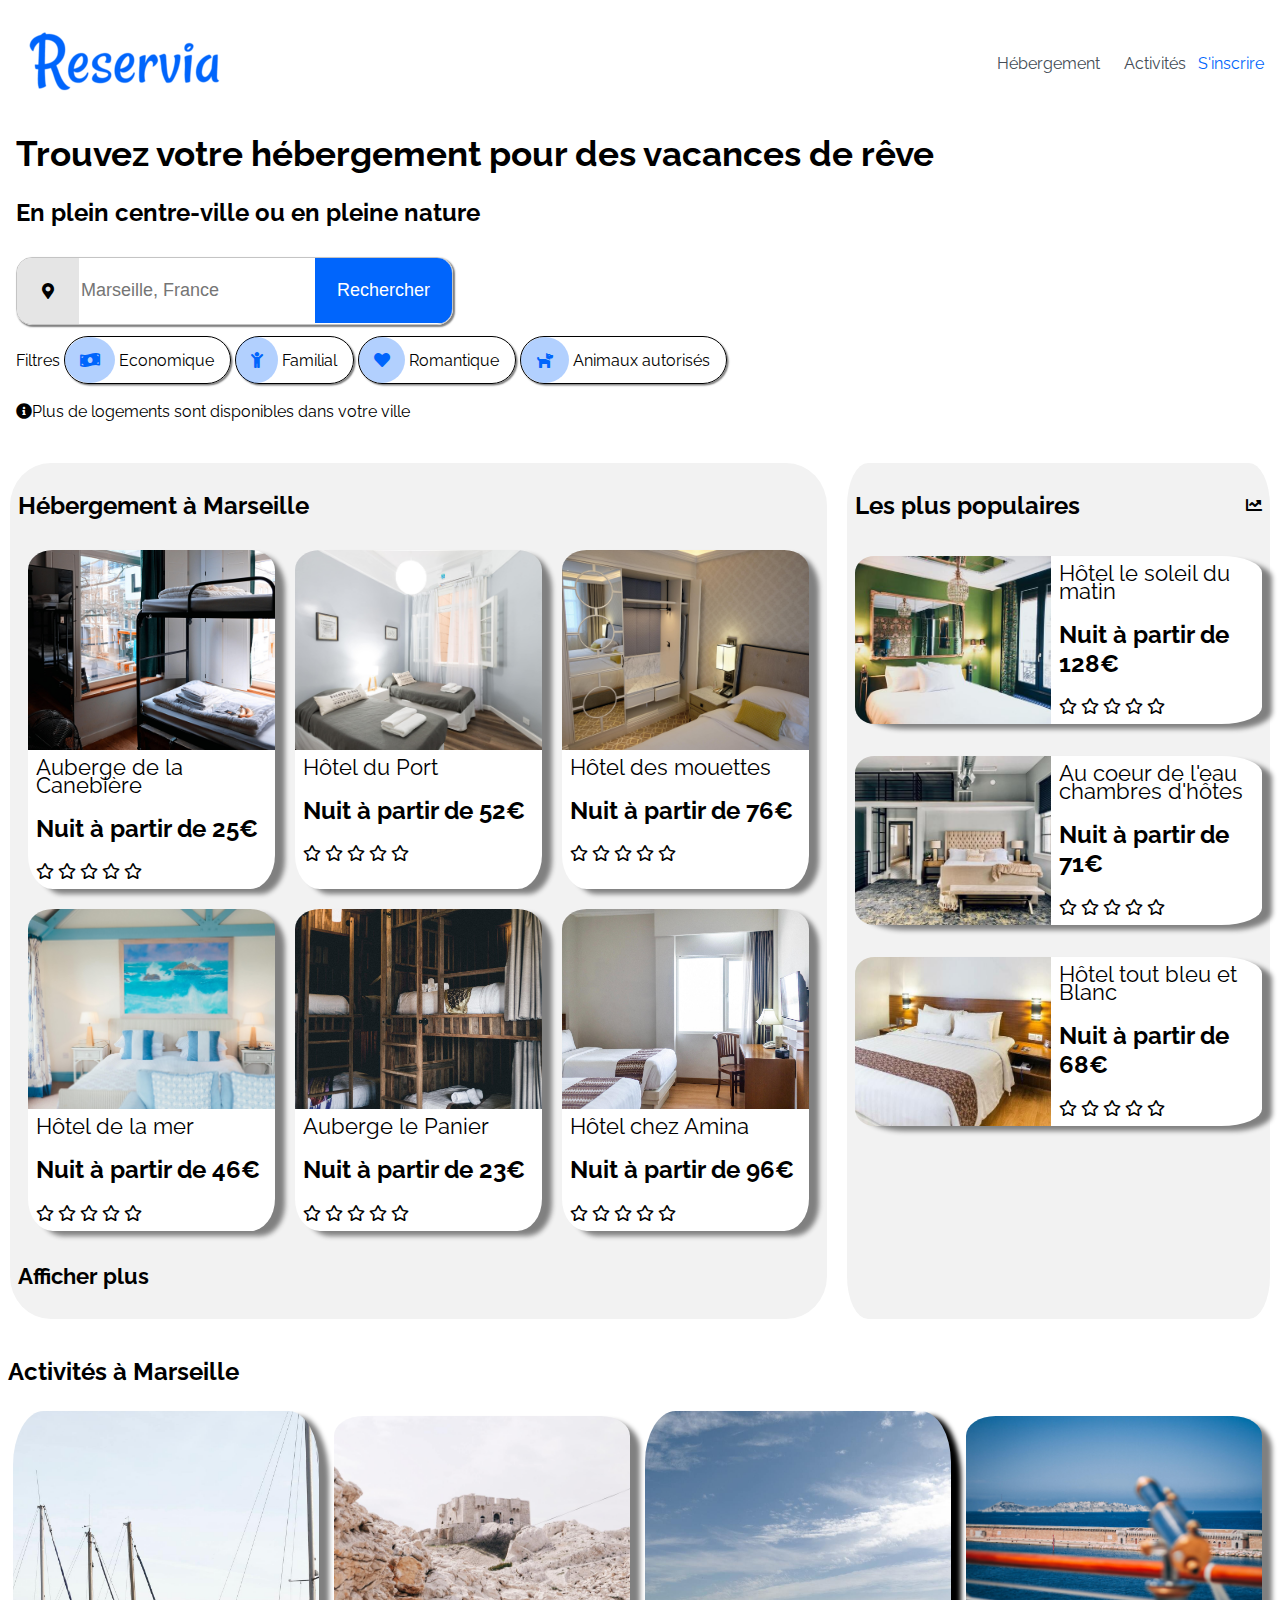
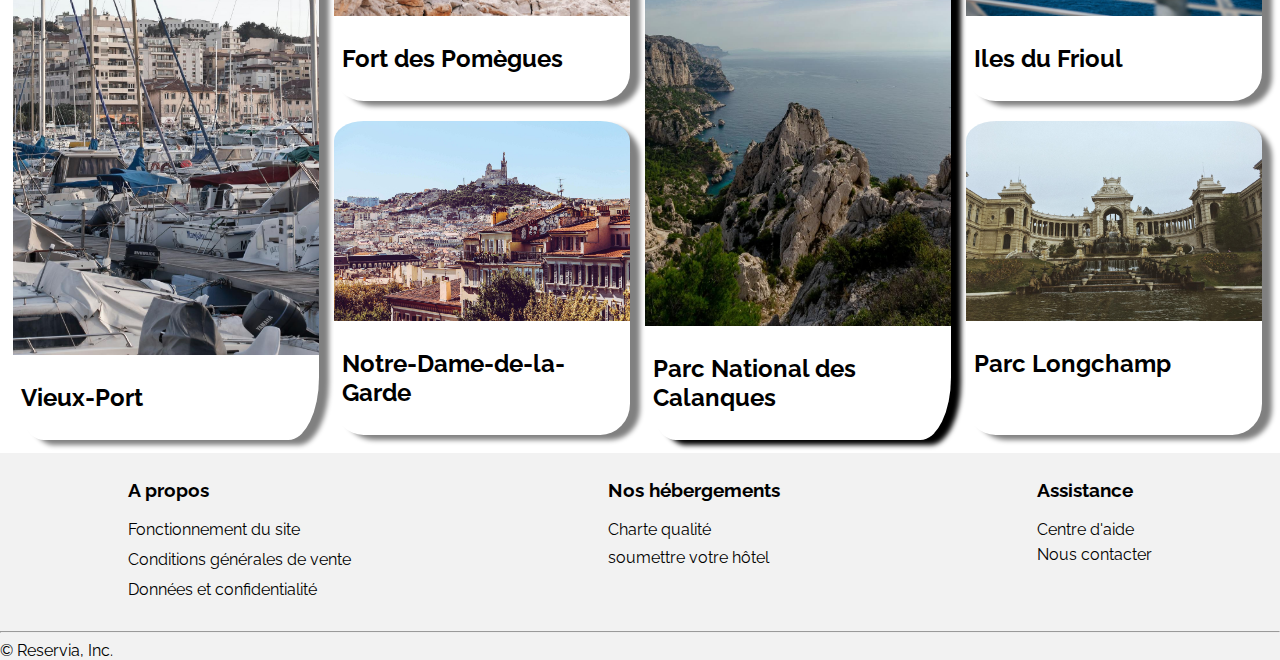
==== index.html @ 1ff167ed "Rajout des liens sur les images" ====
<!DOCTYPE html>
<html lang="fr">
<head>
    <link rel = "stylesheet" href="css/fontawesome/css/all.min.css" >
	<link href='https://fonts.googleapis.com/css?family=Raleway' rel='stylesheet'>
    <link rel="stylesheet" href="css/style.css" />
    <meta charset="UTF-8">
    <meta name="viewport" content="width=device-width, initial-scale=1.0">
    <title>Reservia, vacances de rêve</title>
</head>



<body>
    
    <header>
        <section> 
            <nav class="nav">
                <div class="logo"><a href="">
                    <img src="images/logo/Reservia3x.png" alt="Trouvez votre hébergement pour des vacances de rêve"/></a>
                </div>
                <ul class="menu">
                    <li class="hebli"> <a href=#hebergement>Hébergement</a></li>    
                    <li class="actli"> <a href=#activites>Activités</a></li> 
                </ul>
                <div class="inscription">
                     <a href=""><p>S'inscrire</p></a>
                </div> 
            </nav>

          </section> 
        
        <section class="slogan">
            <h1>Trouvez votre hébergement pour des vacances de rêve</h1>
            <h2>En plein centre-ville ou en pleine nature</h2>
        </section> 

        <section> 
            
            <div class="search">
                <div class="location"> <i class="fas fa-map-marker-alt"></i>
                </div>
        
                <input type="text" class="text" placeholder="Marseille, France">
                <span class="button-web"> 
                    <button><a href="">Rechercher</a></button>
                </span>
                <span class="button_mobile"> <a href="">
                    <i class="fas fa-search"></i></a>
                </span>
            </div>
        </section>       
          
        <section>
            <div class="inner">
                <div class=inner_titre><p>Filtres</p></div>
                <div class=inner_text> <i class="fas fa-money-bill-wave"></i> Economique</div>
                <div class=inner_text> <i class="fas fa-child"></i> Familial</div>
                <div class=inner_text> <i class="fas fa-heart"></i> Romantique</div>
                <div class=inner_text> <i class="fas fa-dog"></i> Animaux autorisés</div>
            </div>
        </section>        

        <section> 
            <div class= info><i class="fas fa-info-circle"></i> <p>Plus de logements sont disponibles dans votre ville</p></div>   
        </section>   
    </header>
    
    <section class="corps">
        <div id = "hebergement">
		 <h2>Hébergement à Marseille</h2>
            <div class="mosaique">
                <div class= "main_content_hebergement">
                    <div class= "listings_item">
                        <div >
                         <a href="https://www.rien.fr/"><img class= "listings_image" src= "images\hebergements\4_small\A1.jpg"  alt="Hôtel Marseille la Canebière"></a>
                        </div>
                    </div>
                    <div class= "listings_content">                  
                        <span class ="greyText">Auberge de la Canebière
                        </span>
                        <h2>Nuit à partir de 25€</h2>               
                        <div class="stars">
                            <i class="far fa-star"></i>
                            <i class="far fa-star"></i>
                            <i class="far fa-star"></i>
                            <i class="far fa-star"></i>
                            <i class="far fa-star"></i>
                        </div>
                    </div>
                </div>
             <div class= "main_content_hebergement">
                <div class= "listings_item">
                    <div >
                        <a href="https://www.rien.fr/"><img class= "listings_image" src= "images\hebergements\4_small\A2.jpg" alt="Hôtel Marseille le Port"></a>
                    </div>
                </div>
                <div class= "listings_content">
                    <span class ="greyText">Hôtel du Port
                    </span>
                    <h2>Nuit à partir de 52€</h2>
                    <div class="stars">
                        <i class="far fa-star"></i>
                        <i class="far fa-star"></i>
                        <i class="far fa-star"></i>
                        <i class="far fa-star"></i>
                        <i class="far fa-star"></i>
                    </div>
                </div>
            </div>
         <div class= "main_content_hebergement">
            <div class= "listings_item">
                <div >
                    <a href="https://www.rien.fr/"><img class= "listings_image" src= "images\hebergements\4_small\A3.jpg" alt="Hôtel Marseille les mouettes"></a>
                </div>
            </div>
            <div class= "listings_content">
                <span class ="greyText">Hôtel des mouettes
                </span>
                <h2>Nuit à partir de 76€</h2>
                <div class="stars">
                        <i class="far fa-star"></i>
                        <i class="far fa-star"></i>
                        <i class="far fa-star"></i>
                        <i class="far fa-star"></i>
                        <i class="far fa-star"></i>
                </div>
       
            </div>
        </div>
        <div class= "main_content_hebergement">
            <div class= "listings_item">
                <div >
                    <a href="https://www.rien.fr/"><img class= "listings_image" src= "images\hebergements\4_small\A4.jpg" alt="Hôtel Marseille la Mer"></a>
                </div>
        </div>
        <div class= "listings_content">
            <span class ="greyText">Hôtel de la mer
            </span>
            <h2>Nuit à partir de 46€</h2>
                <div class="stars">
                    <i class="far fa-star"></i>
                    <i class="far fa-star"></i>
                    <i class="far fa-star"></i>
                    <i class="far fa-star"></i>
                    <i class="far fa-star"></i>
                </div>
         </div>
     </div>
     <div class= "main_content_hebergement">
        <div class= "listings_item">
            <div >
                <a href="https://www.rien.fr/"><img class= "listings_image" src= "images\hebergements\4_small\A5.jpg" alt="Hôtel Marseille Auberge le Panier"></a>
            </div>
        </div>
        <div class= "listings_content">
            <span class ="greyText">Auberge le Panier
            </span>
            <h2>Nuit à partir de 23€</h2>
            <div class="stars">
                <i class="far fa-star"></i>
                <i class="far fa-star"></i>
                <i class="far fa-star"></i>
                <i class="far fa-star"></i>
                <i class="far fa-star"></i>
            </div>
        </div>
     </div>
     <div class= "main_content_hebergement">
        <div class= "listings_item">
            <div >
                <a href="https://www.rien.fr/"><img class= "listings_image" src= "images\hebergements\4_small\A6.jpg" alt="Hôtel Marseille chez Amina"></a>
            </div>
         </div>
         <div class= "listings_content">
            <span class ="greyText">Hôtel chez Amina
            </span>
            <h2>Nuit à partir de 96€</h2>
                <div class="stars">
                    <i class="far fa-star"></i>
                    <i class="far fa-star"></i>
                    <i class="far fa-star"></i>
                    <i class="far fa-star"></i>
                    <i class="far fa-star"></i>
                </div>
             </div>
        </div>              
	        <p>Afficher plus</p>
     </div>
     </div>
	  
     <div class="populaire">
         <div class="tendance">
            <h2>Les plus populaires</h2>
            <i class="fas fa-chart-line"></i>
         </div>
        <div class="mosaique2">
            <div class= "main_content_pop">
                <div class= "listings_item_pop">
                    <div >
                        <a href="https://www.rien.fr/"><img class= "listings_image_pop" src= "images\hebergements\4_small\B1.jpg" alt="Hôtel Marseille le soleil du matin"></a>
                    </div>
                </div>
                <div class= "listings_content_pop">
                    <span class ="greyText">Hôtel le soleil du matin
                    </span>
                    <h2>Nuit à partir de 128€</h2>
                        <div class="stars">
                            <i class="far fa-star"></i>
                            <i class="far fa-star"></i>
                            <i class="far fa-star"></i>
                            <i class="far fa-star"></i>
                            <i class="far fa-star"></i>
                        </div>
                 </div>
            </div>
		    <div class= "main_content_pop">
               <div class= "listings_item_pop">
                    <div >
                        <a href="https://www.rien.fr/"><img class= "listings_image_pop" src= "images\hebergements\4_small\B2.jpg" alt="Hôtel Marseille au coeur de l'eau"></a>
                    </div>
                </div>
                <div class= "listings_content_pop">
                    <span class ="greyText">Au coeur de l'eau chambres d'hôtes
                    </span>
                    <h2>Nuit à partir de 71€</h2>
                        <div class="stars">
                            <i class="far fa-star"></i>
                            <i class="far fa-star"></i>
                            <i class="far fa-star"></i>
                            <i class="far fa-star"></i>
                            <i class="far fa-star"></i>
                        </div>
                    </div>
                </div>
                <div class= "main_content_pop">
                    <div class= "listings_item_pop">
                        <div >
                            <a href="https://www.rien.fr/"><img class= "listings_image_pop" src= "images\hebergements\4_small\B3.jpg" alt="Hôtel Marseille tout bleu et blanc"></a>
                        </div>
                    </div>
                <div class= "listings_content_pop">
                    <span class ="greyText">Hôtel tout bleu et Blanc
                    </span>
                    <h2>Nuit à partir de 68€</h2>
                        <div class="stars">
                            <i class="far fa-star"></i>
                            <i class="far fa-star"></i>
                            <i class="far fa-star"></i>
                            <i class="far fa-star"></i>
                            <i class="far fa-star"></i>
                        </div>
                </div>
             </div>
        </div>
     </div>
	 </div>
    </section>   
      
 <section id="activites">
    <div class="activités">
		<h2>Activités à Marseille</h2>
            <div class="mosaique3">
                <div class= "main_content_hebergement1">
                    <div class= "listings_item1">
                        <div>
                            <a href="https://www.rien.fr/"><img class= "listings_image_heb" src= "images\activites\4_small\reservia_vieuxport.jpg" alt="Vieux port Marseille"></a>
                        </div>
                    </div>
                        <div class= "listings_content">
                            <h2>Vieux-Port</h2>
                        </div>
                </div>
                <div class= "main_content_hebergement">
                    <div class= "listings_item">
                        <div>
                            <a href="https://www.rien.fr/"><img class= "listings_image_heb" src= "images\activites\4_small\reservia_fort.jpg" alt="Fort des Pomègues Marseille"></a>
                        </div>
                    </div>
                        <div class= "listings_content">
                            <h2>Fort des Pomègues</h2>
                        </div>
                </div>
                <div class= "main_content_hebergement">
                    <div class= "listings_item">
                        <div >
                            <a href="https://www.rien.fr/"><img class= "listings_image_heb" src= "images\activites\4_small\reservia_frioul.jpg" alt="Iles du Frioul Marseile"></a>
                        </div>
                    </div>
                        <div class= "listings_content">
                            <h2>Iles du Frioul</h2>
                        </div>
                </div>
                <div class= "main_content_hebergement2">
                    <div class= "listings_item2">
                        <div >
                            <a href="https://www.rien.fr/"><img class= "listings_image_heb" src= "images\activites\4_small\reservia_calanques.jpg" alt="Calanques Marseille"></a>
                        </div>
                    </div>
                        <div class= "listings_content">
                            <h2>Parc National des Calanques</h2>
                        </div>
                </div>
                <div class= "main_content_hebergement">
                    <div class= "listings_item">
                        <div>
                            <a href="https://www.rien.fr/"><img class= "listings_image_heb" src= "images\activites\4_small\reservia_garde.jpg" alt="Notre dame de la Garde Marseille"></a>
                        </div>
                    </div>
                        <div class= "listings_content">
                            <h2>Notre-Dame-de-la-Garde</h2>
                        </div>
                </div>
                <div class= "main_content_hebergement">
                    <div class= "listings_item">
                        <div >
                            <a href="https://www.rien.fr/"><img class= "listings_image_heb" src= "images\activites\4_small\reservia_longchamps.jpg" alt="Parc Longchamp Marseille"></a>
                        </div>
                    </div>
                    <div class= "listings_content">
                        <h2>Parc Longchamp</h2>
                    </div>
                </div>
             </div>
         </div>
    </div>
</section>	
</body>

<footer>
	<div class="footer-content">
		<div class="footer-row">
			<div class="list">
                <h3>A propos</h3>
                <ul>
                    <li>Fonctionnement du site</li>
                    <li>Conditions générales de vente</li>
                    <li>Données et confidentialité</li>	
				</ul>
             </div>
            <div class=list>
                <h3>Nos hébergements</h3>
                <ul>
					<li>Charte qualité</li>
					<li>soumettre votre hôtel</li>
                </ul>
            </div>
            <div class=list>
                <h3>Assistance</h3>
                    <ul>
					<li>Centre d'aide</li>
					<li>Nous contacter</li>
				</ul>
			</div>
		</div>
		<hr>
		<div class="copyright">	&copy; Reservia, Inc.</div>
    </div>
</footer>
</html>
---- css/style.css ----
header{
  padding: 1em;
}

h1{
  font-size:35px;
}

body {
    font-family: 'Raleway';
    font-size: 16px;
    margin: 0;    
}

.logo{
  margin-right:auto;
  
}

.logo a:hover{
  border-top: none;
}

.nav{
  display: flex;
  align-items: center;
  justify-content: flex-end;
}

.nav ul{
	list-style: none;
}

.nav a{   
	padding: 12px;
	text-decoration: none;
	color: #444D56;
}

.inscription p{
	color: #0065fc;
}

.inscription a{
padding:0;
}

nav a:hover{
 color: #0065fc;
 transition-duration: 0.3s;
 border-top: 3px #0065fc solid;
}

.menu{
	display: flex;
}

.inner_titre{
  display: inline-block;
}

.inner_text{
  border: solid 1px;
  border-radius: 999px;
  display: inline-block;
  padding-right: 1em;
  box-shadow: 0.1em 0.1em 0.1em  grey;
}

.inner_text:hover{
	color: #1a1c1d;
  background-color: #158ad8;
  transition-duration: 1s;
}

.inner .inner_text .fas {
  padding: 15px;
  border-radius: 50%;
  background-color: rgba(0, 101, 252, 0.3);
  color: rgba(0, 101, 252 )
}
    
.search .location .fa-map-marker-alt{
  padding: 25px;
  background-color: #e5e5e5;
  color:black;
}

.search{
  border: 1px solid #c4c4c4;
  box-shadow: 0.1em 0.1em 0.1em  grey;
  overflow: hidden;
  display: inline-flex;
  margin-top: 10px;
  margin-bottom: 10px;
  border-radius: 1em;
}
.search input{
  border: none;
  font-size: 18px;
}

.button-web button  {
  padding: 22px;
  border: none;
  object-fit: contain;
  background-color: rgba(0, 101, 252 );
  color: #ffffff;
  font-size: 18px;
  
}

.button-web button a {
  text-decoration: none;
  color: white;
}



.button_mobile{
  display: none;
}

.info{
  display: flex;
  align-items: center;
}

.list {
  align-content: flex-start;
  padding: 0.5em;
}

.list ul{
  padding-left: 0;
}
 
.list li{
  margin:5% 0;
  list-style: none;
}

footer{
  background-color: #F2F2F2;
}

.footer-row{
  display: flex;
  justify-content: space-around;
}
  
#hebergement{
  background-color: #F2F2F2;
  padding: .5em;
  width: 65%;
  border-radius: 5%;
  margin: 10px;
}

.mosaique p{
  font-weight: bold;
  font-size: 22px;
}
  
.populaire {
  background-color: #F2F2F2;
  padding: .5em;
  width: 33%;
  border-radius: 5%;
  margin: 10px;
}
  
.activités {
  padding: .5em;
}
  
.corps{
  display: flex;  
}

.listings_item{
  border-radius: 10% 10% 0% 0%;
  position: relative;
  overflow: hidden;
  width: 100%;
  height: 200px;
}

.listings_item_pop{
  position:relative;
  overflow: hidden;
  width: 100%;
  max-height:200px;
  border-radius: 10% 0% 0% 10%; 
  }

.listings_image{
  object-fit: cover;
  height: 100%;
  width: 100%;
  position: absolute;
}
  
.listings_image_pop{
  position: absolute;
  object-fit: cover;
  height: 100%;
  width: 100%;
}

.listings_image_heb{
  object-fit: cover;
  height: 100%;
  width: 100%;
  max-width: 100%;
  position: absolute;
}
  
.greyText{
  font-size: 22px;
  line-height:18px;
}

.listings_content{
  display:flex;
  flex-direction: column;
  padding: 0.5em;
  border-radius: 10%;
}

.listings_content_pop{
  display:flex;
  justify-content: space-around;
  width: 100%;
  height: auto;
  flex-direction: column;
  padding: 0.5em;
  border-radius: 10%;
}
  
  .mosaique{
  display:grid;
  grid-template-columns: repeat(3, 1fr);
}
  
.mosaique2{
  display: grid;
}

.mosaique3{
  display:grid;
  grid-template-columns: repeat(4, 1fr);
}
  
.tendance{
  display: flex;
  align-items: center;
  justify-content: space-between;
}

.main_content_pop {
  width: 100%;
  border-radius: 10%;
  display: flex;
  background-color: white;
  margin: 1em auto 1em;
  box-shadow: 10px 5px 5px grey;
}

.main_content_hebergement{
  border-radius: 10%;
  background-color: white;
  margin: 10px ;
  box-shadow: 10px 5px 5px grey;
}

.main_content_hebergement1{
  border-radius: 10%;
  display: flex;
  flex-direction: column;
  background-color: white;
  margin: 5px;
  box-shadow: 10px 5px 5px grey;
  grid-column-start: 1; 
  grid-column-end: 1; 
  grid-row-start: 1; 
  grid-row-end: 3; 
}

.listings_item1{
  overflow: hidden;
  display: flex;
  width: 100%;
  height:90%;
  font-size:22px;
  border-radius: 10% 10% 0% 0%;
  position:relative;
}

.main_content_hebergement2{
  border-radius: 10%;
  display: flex;
  flex-direction: column;
  background-color: white;
  margin: 5px;
  box-shadow: 10px 5px 5px;
  grid-column-start: 3; 
  grid-column-end: 3; 
  grid-row-start: 1; 
  grid-row-end: 3; 
}

.listings_item2{
  overflow: hidden;
  display: flex;
  width: 100%;
  height:100%;
  position: relative;
  font-size:22px;
  border-radius: 10% 10% 0% 0%;
}

  /* responsive*/

@media screen and (max-width: 800px)   {

.body{
  padding: 0;
  margin: 0;
  border:0;
}

header{
  margin:0;
  padding: 0;
}

.nav{
  display: grid;
  grid-template-columns: repeat(2, 1fr)
}

.nav a{   
  padding: 0%;
  text-decoration: none;
  color: #444D56;
  padding-bottom: 0.5em;
  font-weight: bold;
}

.menu{
  width: 100%;
  justify-content: space-around;
  grid-column: 1/3;
  grid-row: 2;
  margin:0;
  padding: 0%;
}

.hebli a:hover{
  color:#0065fc;
  border-top: none;
}

.hebli:hover{
  color:#0065fc;
  transition-duration: 0.2s;
  border-bottom: 2px #0065fc solid;
  border-top: none;
  margin-bottom: 0;
  color:#0065fc;
  border-top:0;
}

.actli:hover{
  color: #0065fc;
  transition-duration: 0.2s;
  border-bottom: 2px #0065fc solid;
  border-top: none;
  margin-bottom: 0;
}

.actli a:hover{
  color:#0065fc;
  border-top: none;
}

.hebli{
  width: 50%;
  border-bottom: solid;
  border-bottom-color: rgb(226, 219, 219);
  padding-bottom: 0.5em;
  justify-content: center;
  display: flex;
}

.actli{
  width: 50%;
  border-bottom: solid;
  border-bottom-color: rgb(226, 219, 219);
  padding-bottom: 0.5em;
  justify-content: center;
  display: flex;
}

.menu {
  padding: 0%;
}

.actli{
  width: 50%;
}
.inscription{
  grid-column-start:2;
  grid-column-end:3;
  grid-row-start:1;
  grid-row-end:1;
  display: flex;
  justify-content: flex-end;
  font-weight: bold;
  padding-right: 1em;
}

.logo{
  padding-left: 1em;
}

.logo a:hover{
  border-top: none;
}

.slogan{
  padding-right:0.5em;
  padding-left:0.5em;
}
.search{
  width: 100%;
  box-shadow: 0.1em 0.1em 0.1em  grey;
  justify-content: space-between;
  
}


.button_mobile{
  padding:20px;
  display:inline;
  background-color: rgba(0, 101, 252 );
}

.button_mobile .fas{
  color:white;
}

.button-web button {
  display: none;
}

.inner{
  display: flex;
  flex-flow : column wrap;
}
    
.inner_text{
  border:solid 1px;
  margin: 5px;
  border-radius: 999px;
  max-width: max-content;
}

.inner_titre{
  padding-right:0.5em;
  padding-left:0.5em;
}

.info{
  padding-right:0.5em;
  padding-left:0.5em;
}
    
.mosaique {
  display: flex;
  flex-flow : row wrap;
  width: auto;
}

.mosaique2 {
  display: flex;
  flex-flow : row wrap;
}
    
.corps {
  width: auto;
  display: flex;
  flex-direction: column-reverse;
}
    
#hebergement{
  border-radius:0;
  width: auto;
  margin: 0%;
  background-color:white;
}

#activites{
  display: flex;
  flex-flow : row wrap;
}

.mosaique3{
  display: flex;
  flex-flow : row wrap;
}

.tendance {
  width: 100%;
  display: flex;
  align-items: center;
  justify-content: space-between;
}

.populaire{
  width:auto;
  margin: 0;
  border-radius: 0%;
  padding: 1em;
}

.listings_image{
  border-radius: 1em 1em 0% 0%;
}
    
.listings_image_heb{
  object-fit: cover;
  height: 100%;
  width: 100%;
  max-width: 100%;
  position: absolute;
  border-radius: 1em 1em 0% 0%;
}
    
.listings_item1{
  position: relative;
  overflow: hidden;
  width: 100%;
  height: 200px;
  border-radius: 1em 1em 0% 0%;
}

.listings_item2{
  position: relative;
  overflow: hidden;
  width: 100%;
  height: 200px;
  border-radius: 1em 1em 0% 0%;
}

.main_content_hebergement{
  border-radius: 1em;
  background-color: white;
  box-shadow: 10px 5px 5px grey;
  width: 100%;
}

.main_content_hebergement1{
  border-radius: 1em;
  background-color: white;
  box-shadow: 10px 5px 5px grey;
  width: 100%;
}

.main_content_hebergement2{
  border-radius: 1em;
  background-color: white;
  box-shadow: 10px 5px 5px grey;
  width: 100%;
}
  
.main_content_pop {
  border-radius: 1em;
  display: flex;
  background-color: white;
  width: 100%;
  box-shadow: 10px
  5px 5px grey;
}

.listings_content_pop{
  display:flex;
  justify-content: space-around;
  width: 100%;
  flex-direction: column;
  padding: 0.5em;
}

.listings_item_pop{
  position: relative;
  overflow: hidden;
  width: 100%;
  height:200px;
  border-radius: 1em 0% 0% 1em;
}

.listings_image_pop{
  border-radius: 1em 0% 0% 1em;
  object-fit: cover;
  height: 100%;
  width: 100%;
  max-width: 100%;
  position: absolute;
}

.main_content {
  border-radius: 1em;
  display: flex;
  background-color: white;
  width: 100%;
  box-shadow: 10px
  5px 5px grey;
}

.listings_content{
  display:flex;
  justify-content: space-around;
  width: 100%;
  height: auto;
  flex-direction: column;
  padding: 0.5em;
  border-radius: 1em 1em 0% 0%;
}

.listings_item{
  position: relative;
  overflow: hidden;
  width: 100%;
  height:200px;
  border-radius: 1em 1em 0% 0%;
}

.listings_image{
  border-radius: 1em 1em 0% 0%;
  object-fit: cover;
  height: 100%;
  width: 100%;
  max-width: 100%;
}

.lists{
  background-color: #F2F2F2;
  display: flex;
  flex-direction: column;
  padding: 0.5em;
}

.footer-row{
  flex-flow: column wrap;
}

.list{
  margin-left: 1em;
}
     
input::placeholder {
  color:black;
  font-weight: bold;
}

.text{
  box-sizing: border-box;
  width: 60%;
}
}
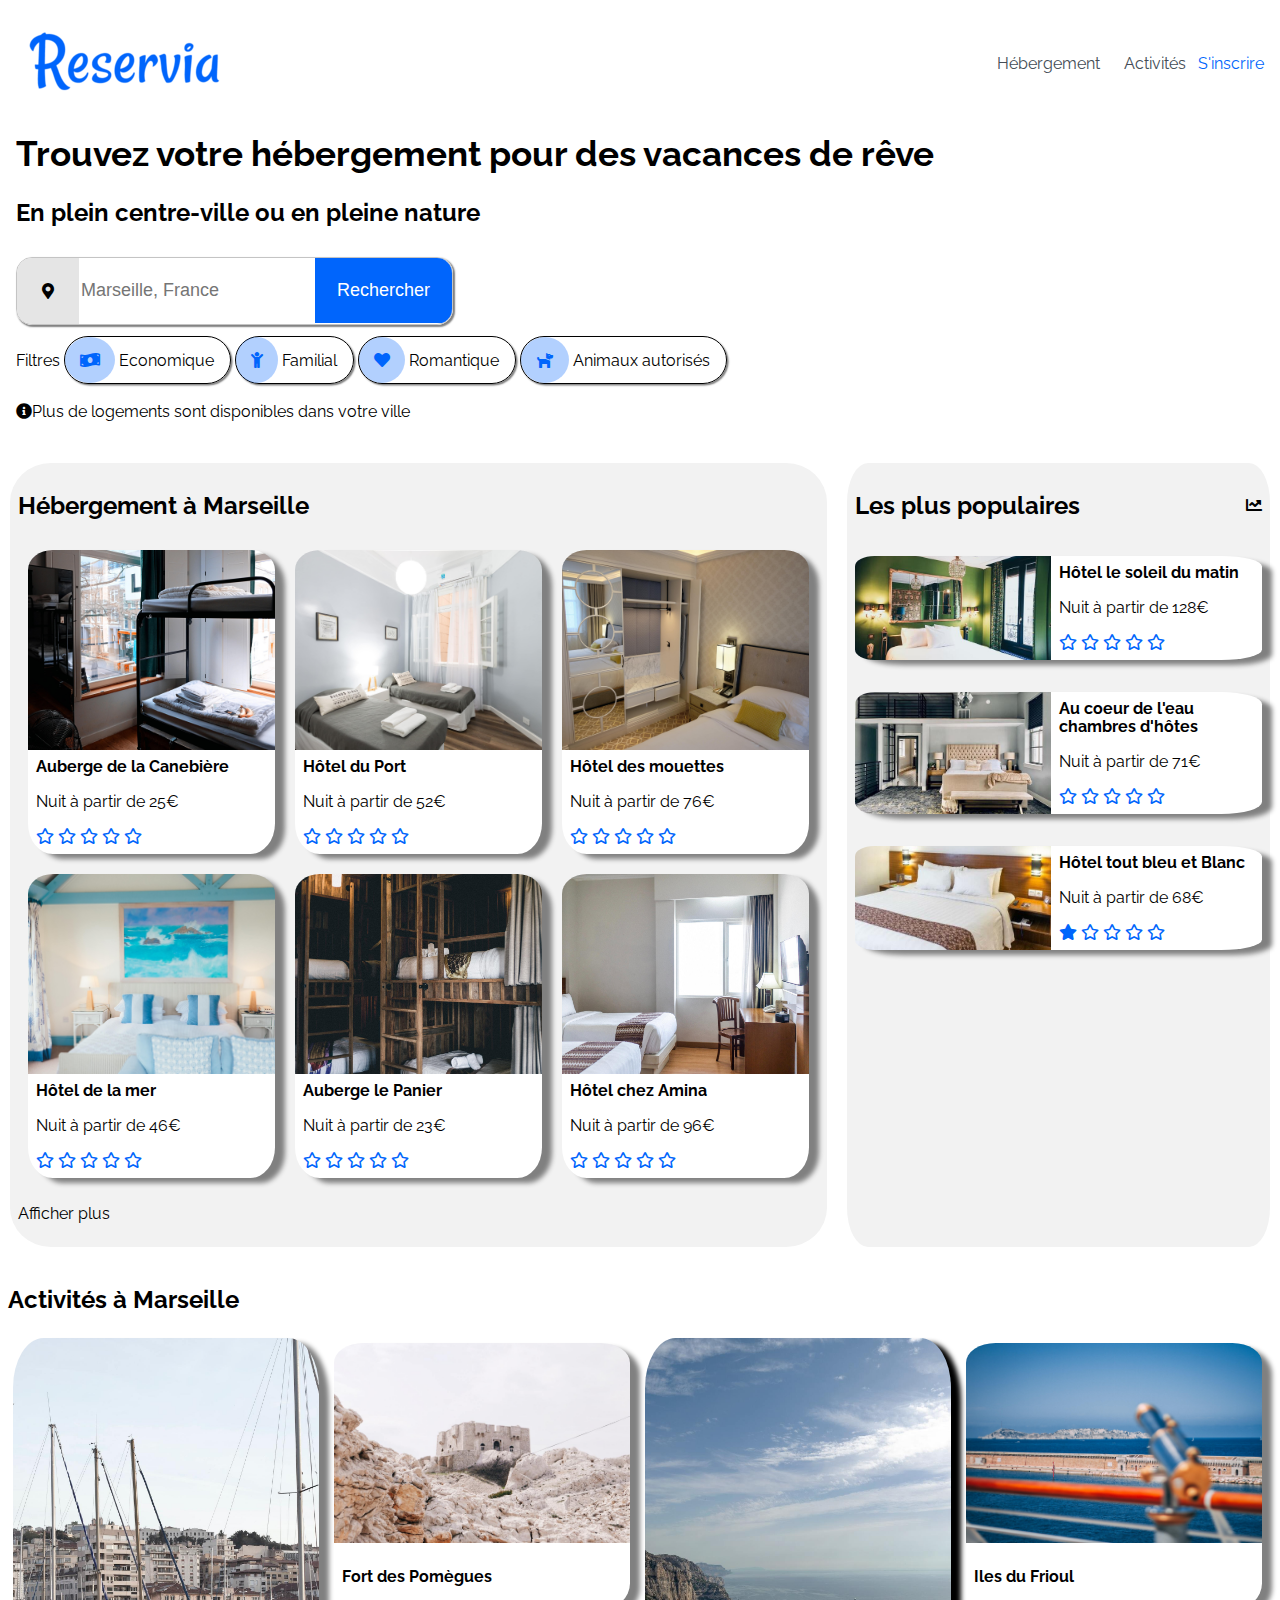
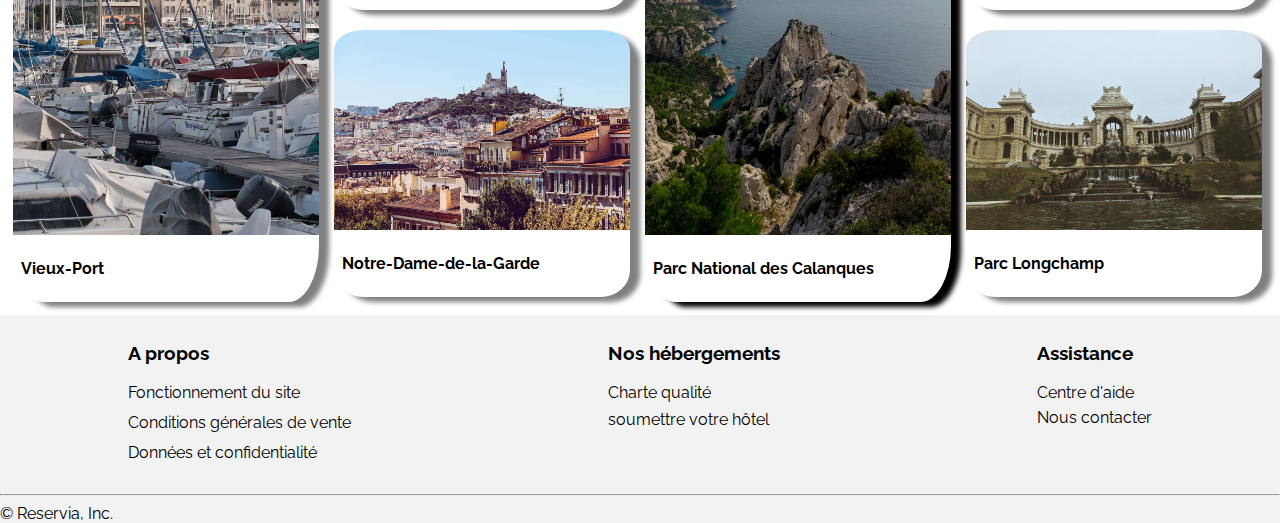
==== commit 464aebd2: "Changement police prix" ====
--- a/index.html
+++ b/index.html
@@ -81,7 +81,7 @@
                     <div class= "listings_content">                  
                         <span class ="greyText">Auberge de la Canebière
                         </span>
-                        <h2>Nuit à partir de 25€</h2>               
+                        <p>Nuit à partir de 25€</p>               
                         <div class="stars">
                             <i class="far fa-star"></i>
                             <i class="far fa-star"></i>
@@ -100,7 +100,7 @@
                 <div class= "listings_content">
                     <span class ="greyText">Hôtel du Port
                     </span>
-                    <h2>Nuit à partir de 52€</h2>
+                    <p>Nuit à partir de 52€</p>
                     <div class="stars">
                         <i class="far fa-star"></i>
                         <i class="far fa-star"></i>
@@ -119,7 +119,7 @@
             <div class= "listings_content">
                 <span class ="greyText">Hôtel des mouettes
                 </span>
-                <h2>Nuit à partir de 76€</h2>
+                <p>Nuit à partir de 76€</p>
                 <div class="stars">
                         <i class="far fa-star"></i>
                         <i class="far fa-star"></i>
@@ -139,7 +139,7 @@
         <div class= "listings_content">
             <span class ="greyText">Hôtel de la mer
             </span>
-            <h2>Nuit à partir de 46€</h2>
+            <p>Nuit à partir de 46€</p>
                 <div class="stars">
                     <i class="far fa-star"></i>
                     <i class="far fa-star"></i>
@@ -158,7 +158,7 @@
         <div class= "listings_content">
             <span class ="greyText">Auberge le Panier
             </span>
-            <h2>Nuit à partir de 23€</h2>
+            <p>Nuit à partir de 23€</p>
             <div class="stars">
                 <i class="far fa-star"></i>
                 <i class="far fa-star"></i>
@@ -177,7 +177,7 @@
          <div class= "listings_content">
             <span class ="greyText">Hôtel chez Amina
             </span>
-            <h2>Nuit à partir de 96€</h2>
+            <p>Nuit à partir de 96€</p>
                 <div class="stars">
                     <i class="far fa-star"></i>
                     <i class="far fa-star"></i>
@@ -206,7 +206,7 @@
                 <div class= "listings_content_pop">
                     <span class ="greyText">Hôtel le soleil du matin
                     </span>
-                    <h2>Nuit à partir de 128€</h2>
+                    <p>Nuit à partir de 128€</p>
                         <div class="stars">
                             <i class="far fa-star"></i>
                             <i class="far fa-star"></i>
@@ -225,7 +225,7 @@
                 <div class= "listings_content_pop">
                     <span class ="greyText">Au coeur de l'eau chambres d'hôtes
                     </span>
-                    <h2>Nuit à partir de 71€</h2>
+                    <p>Nuit à partir de 71€</p>
                         <div class="stars">
                             <i class="far fa-star"></i>
                             <i class="far fa-star"></i>
@@ -244,9 +244,9 @@
                 <div class= "listings_content_pop">
                     <span class ="greyText">Hôtel tout bleu et Blanc
                     </span>
-                    <h2>Nuit à partir de 68€</h2>
+                    <p>Nuit à partir de 68€</p>
                         <div class="stars">
-                            <i class="far fa-star"></i>
+                            <i class="fas fa-star"></i>
                             <i class="far fa-star"></i>
                             <i class="far fa-star"></i>
                             <i class="far fa-star"></i>
@@ -269,8 +269,8 @@
                             <a href="https://www.rien.fr/"><img class= "listings_image_heb" src= "images\activites\4_small\reservia_vieuxport.jpg" alt="Vieux port Marseille"></a>
                         </div>
                     </div>
-                        <div class= "listings_content">
-                            <h2>Vieux-Port</h2>
+                        <div class= "listings_content_act">
+                            <p>Vieux-Port</p>
                         </div>
                 </div>
                 <div class= "main_content_hebergement">
@@ -279,8 +279,8 @@
                             <a href="https://www.rien.fr/"><img class= "listings_image_heb" src= "images\activites\4_small\reservia_fort.jpg" alt="Fort des Pomègues Marseille"></a>
                         </div>
                     </div>
-                        <div class= "listings_content">
-                            <h2>Fort des Pomègues</h2>
+                        <div class= "listings_content_act">
+                            <p>Fort des Pomègues</p>
                         </div>
                 </div>
                 <div class= "main_content_hebergement">
@@ -289,8 +289,8 @@
                             <a href="https://www.rien.fr/"><img class= "listings_image_heb" src= "images\activites\4_small\reservia_frioul.jpg" alt="Iles du Frioul Marseile"></a>
                         </div>
                     </div>
-                        <div class= "listings_content">
-                            <h2>Iles du Frioul</h2>
+                        <div class= "listings_content_act">
+                            <p>Iles du Frioul</p>
                         </div>
                 </div>
                 <div class= "main_content_hebergement2">
@@ -299,8 +299,8 @@
                             <a href="https://www.rien.fr/"><img class= "listings_image_heb" src= "images\activites\4_small\reservia_calanques.jpg" alt="Calanques Marseille"></a>
                         </div>
                     </div>
-                        <div class= "listings_content">
-                            <h2>Parc National des Calanques</h2>
+                        <div class= "listings_content_act">
+                            <p>Parc National des Calanques</p>
                         </div>
                 </div>
                 <div class= "main_content_hebergement">
@@ -309,8 +309,8 @@
                             <a href="https://www.rien.fr/"><img class= "listings_image_heb" src= "images\activites\4_small\reservia_garde.jpg" alt="Notre dame de la Garde Marseille"></a>
                         </div>
                     </div>
-                        <div class= "listings_content">
-                            <h2>Notre-Dame-de-la-Garde</h2>
+                        <div class= "listings_content_act">
+                            <p>Notre-Dame-de-la-Garde</p>
                         </div>
                 </div>
                 <div class= "main_content_hebergement">
@@ -319,8 +319,8 @@
                             <a href="https://www.rien.fr/"><img class= "listings_image_heb" src= "images\activites\4_small\reservia_longchamps.jpg" alt="Parc Longchamp Marseille"></a>
                         </div>
                     </div>
-                    <div class= "listings_content">
-                        <h2>Parc Longchamp</h2>
+                    <div class= "listings_content_act">
+                        <p>Parc Longchamp</p>
                     </div>
                 </div>
              </div>
--- a/css/style.css
+++ b/css/style.css
@@ -150,7 +150,11 @@
   display: flex;
   justify-content: space-around;
 }
-  
+
+.stars{
+  color: rgba(0, 101, 252 );
+}
+
 #hebergement{
   background-color: #F2F2F2;
   padding: .5em;
@@ -159,10 +163,7 @@
   margin: 10px;
 }
 
-.mosaique p{
-  font-weight: bold;
-  font-size: 22px;
-}
+
   
 .populaire {
   background-color: #F2F2F2;
@@ -219,7 +220,7 @@
 }
   
 .greyText{
-  font-size: 22px;
+  font-weight: bold;
   line-height:18px;
 }
 
@@ -228,6 +229,11 @@
   flex-direction: column;
   padding: 0.5em;
   border-radius: 10%;
+}
+
+.listings_content_act p{
+font-weight: bold;
+padding: 0.5em;
 }
 
 .listings_content_pop{
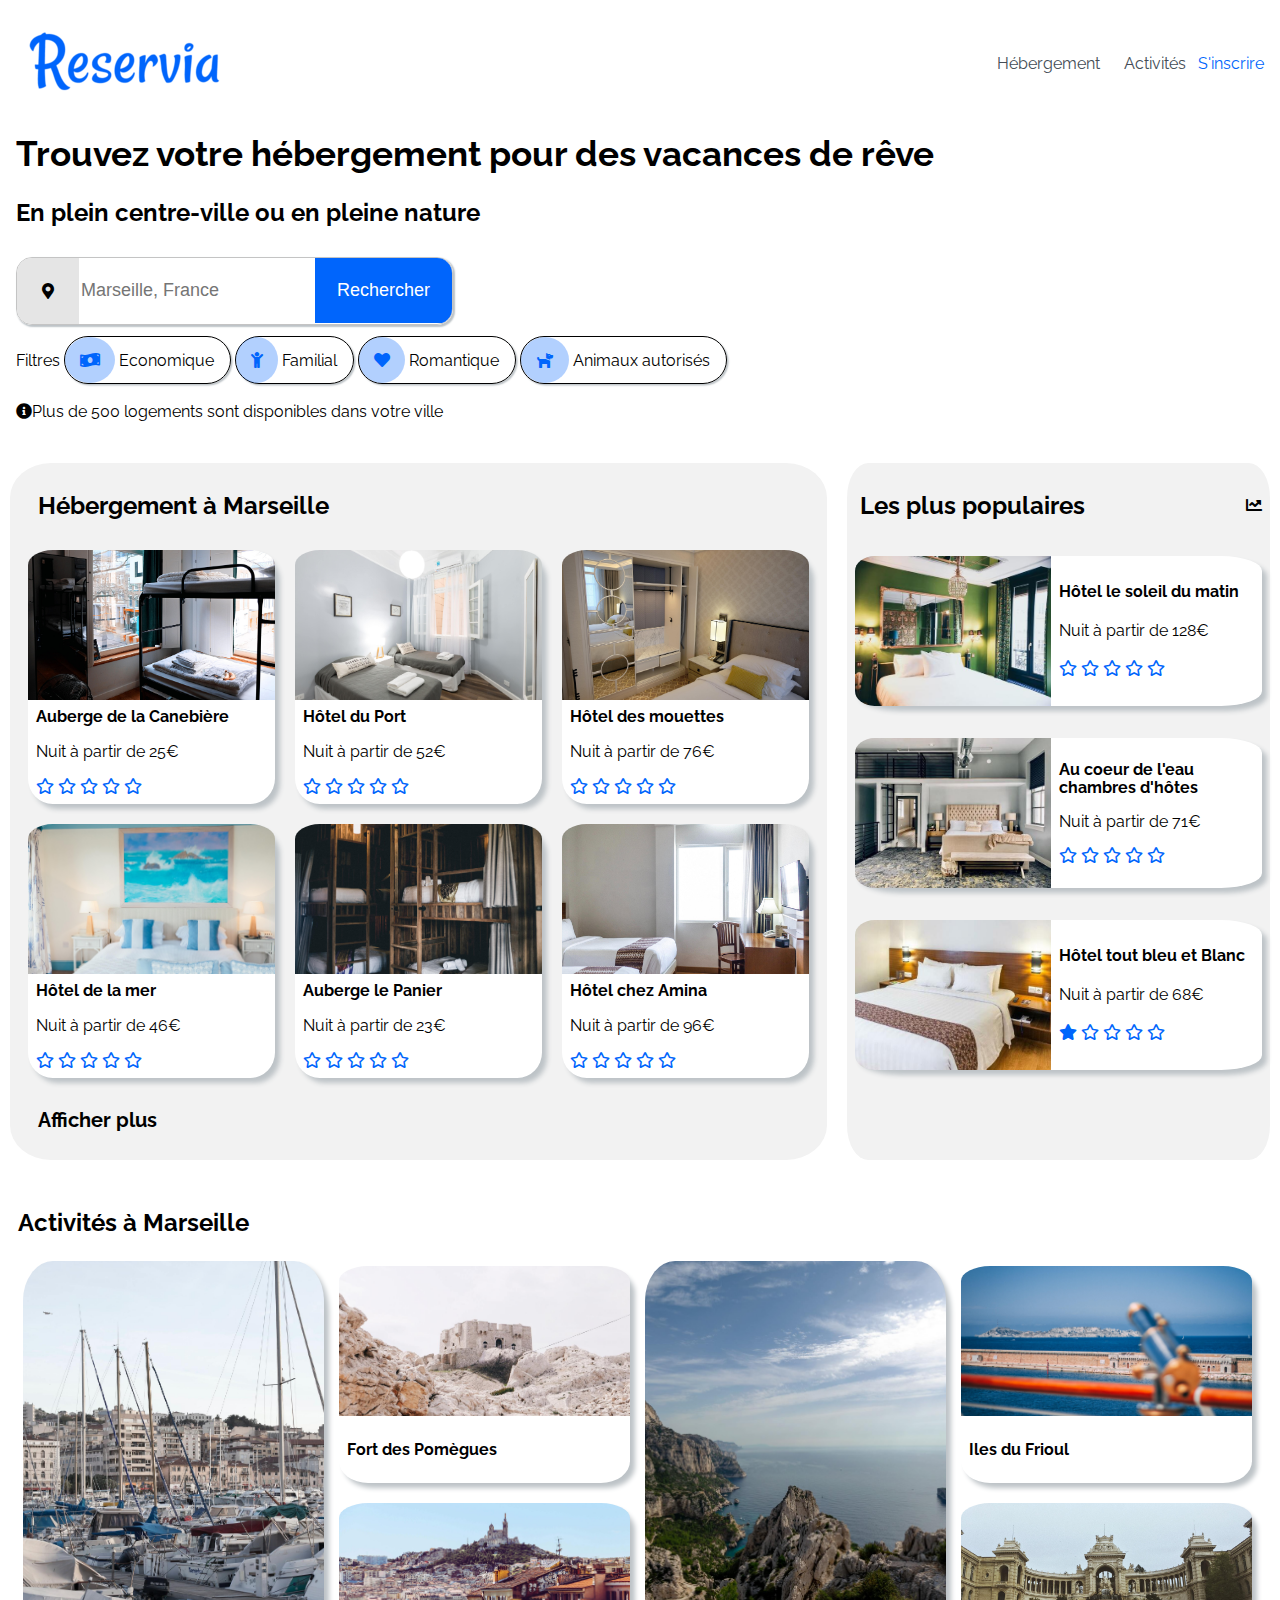
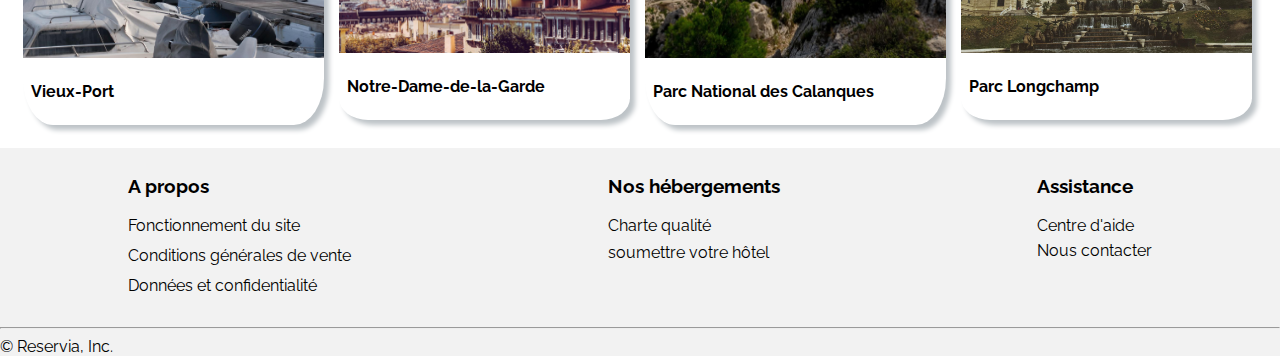
==== commit 40f9e00b: "Modification transition filtres" ====
--- a/index.html
+++ b/index.html
@@ -64,7 +64,7 @@
         </section>        
 
         <section> 
-            <div class= info><i class="fas fa-info-circle"></i> <p>Plus de logements sont disponibles dans votre ville</p></div>   
+            <div class= info><i class="fas fa-info-circle"></i> <p>Plus de 500 logements sont disponibles dans votre ville</p></div>   
         </section>   
     </header>
     
@@ -187,7 +187,7 @@
                 </div>
              </div>
         </div>              
-	        <p>Afficher plus</p>
+	        <p class=afficher>Afficher plus</p>
      </div>
      </div>
 	  
--- a/css/style.css
+++ b/css/style.css
@@ -36,22 +36,29 @@
 .nav a{   
 	padding: 12px;
 	text-decoration: none;
-	color: #444D56;
-}
+  color: #444D56;
+  transition: all 0.4s ease-out;
+}
+
+nav a:hover{
+  color: #0065fc;
+  transition: all 0.4s ease-out;
+  border-top: 3px #0065fc solid;
+ }
 
 .inscription p{
 	color: #0065fc;
 }
 
 .inscription a{
-padding:0;
-}
-
-nav a:hover{
- color: #0065fc;
- transition-duration: 0.3s;
- border-top: 3px #0065fc solid;
-}
+  padding:0;
+}
+
+.inscription:hover{
+  color: #0065fc;
+  transition: all 0.4s ease-out;
+  border-top: 3px #0065fc solid;
+ }
 
 .menu{
 	display: flex;
@@ -66,7 +73,8 @@
   border-radius: 999px;
   display: inline-block;
   padding-right: 1em;
-  box-shadow: 0.1em 0.1em 0.1em  grey;
+  box-shadow: 0.1em 0.1em 0.1em rgba(189, 195, 199, 1);
+  transition: all 1s ease-out;
 }
 
 .inner_text:hover{
@@ -90,7 +98,7 @@
 
 .search{
   border: 1px solid #c4c4c4;
-  box-shadow: 0.1em 0.1em 0.1em  grey;
+  box-shadow: 0.1em 0.1em 0.1em rgba(189, 195, 199, 1);
   overflow: hidden;
   display: inline-flex;
   margin-top: 10px;
@@ -163,8 +171,16 @@
   margin: 10px;
 }
 
-
-  
+#hebergement h2{
+  margin-left: 20px;
+}
+
+.afficher{
+  font-weight: bold;
+  margin-left: 20px;
+  font-size: 20px;
+}
+
 .populaire {
   background-color: #F2F2F2;
   padding: .5em;
@@ -176,7 +192,11 @@
 .activités {
   padding: .5em;
 }
-  
+
+#activites{
+  margin: 10px;
+}
+
 .corps{
   display: flex;  
 }
@@ -187,14 +207,15 @@
   overflow: hidden;
   width: 100%;
   height: 200px;
+  max-height:150px;
 }
 
 .listings_item_pop{
   position:relative;
   overflow: hidden;
   width: 100%;
-  max-height:200px;
   border-radius: 10% 0% 0% 10%; 
+  min-height:150px;
   }
 
 .listings_image{
@@ -238,15 +259,20 @@
 
 .listings_content_pop{
   display:flex;
-  justify-content: space-around;
+  justify-content: space-evenly;
   width: 100%;
   height: auto;
   flex-direction: column;
   padding: 0.5em;
   border-radius: 10%;
 }
-  
-  .mosaique{
+
+.listings_content_pop p{
+  margin:0;
+}
+
+  
+.mosaique{
   display:grid;
   grid-template-columns: repeat(3, 1fr);
 }
@@ -264,6 +290,7 @@
   display: flex;
   align-items: center;
   justify-content: space-between;
+  margin-left: 5px;
 }
 
 .main_content_pop {
@@ -272,14 +299,14 @@
   display: flex;
   background-color: white;
   margin: 1em auto 1em;
-  box-shadow: 10px 5px 5px grey;
+  box-shadow: 5px 5px 5px rgba(189, 195, 199, 1);
 }
 
 .main_content_hebergement{
   border-radius: 10%;
   background-color: white;
   margin: 10px ;
-  box-shadow: 10px 5px 5px grey;
+  box-shadow: 5px 5px 5px rgba(189, 195, 199, 1);
 }
 
 .main_content_hebergement1{
@@ -288,7 +315,7 @@
   flex-direction: column;
   background-color: white;
   margin: 5px;
-  box-shadow: 10px 5px 5px grey;
+  box-shadow: 5px 5px 5px rgba(189, 195, 199, 1);
   grid-column-start: 1; 
   grid-column-end: 1; 
   grid-row-start: 1; 
@@ -311,7 +338,7 @@
   flex-direction: column;
   background-color: white;
   margin: 5px;
-  box-shadow: 10px 5px 5px;
+  box-shadow: 5px 5px 5px rgba(189, 195, 199, 1);
   grid-column-start: 3; 
   grid-column-end: 3; 
   grid-row-start: 1; 
@@ -443,7 +470,7 @@
 }
 .search{
   width: 100%;
-  box-shadow: 0.1em 0.1em 0.1em  grey;
+  box-shadow: 0.1em 0.1em 0.1em  rgba(189, 195, 199, 1);
   justify-content: space-between;
   
 }
@@ -565,21 +592,21 @@
 .main_content_hebergement{
   border-radius: 1em;
   background-color: white;
-  box-shadow: 10px 5px 5px grey;
+  box-shadow: 5px 5px 5px rgba(189, 195, 199, 1);
   width: 100%;
 }
 
 .main_content_hebergement1{
   border-radius: 1em;
   background-color: white;
-  box-shadow: 10px 5px 5px grey;
+  box-shadow: 5px 5px 5px rgba(189, 195, 199, 1);
   width: 100%;
 }
 
 .main_content_hebergement2{
   border-radius: 1em;
   background-color: white;
-  box-shadow: 10px 5px 5px grey;
+  box-shadow: 5px 5px 5px rgba(189, 195, 199, 1);
   width: 100%;
 }
   
@@ -588,16 +615,19 @@
   display: flex;
   background-color: white;
   width: 100%;
-  box-shadow: 10px
-  5px 5px grey;
+  box-shadow: 5px 5px 5px rgba(189, 195, 199, 1);
 }
 
 .listings_content_pop{
   display:flex;
-  justify-content: space-around;
+  justify-content: space-evenly;
   width: 100%;
   flex-direction: column;
   padding: 0.5em;
+}
+
+.listings_content_pop p{
+  margin:0;
 }
 
 .listings_item_pop{
@@ -622,8 +652,7 @@
   display: flex;
   background-color: white;
   width: 100%;
-  box-shadow: 10px
-  5px 5px grey;
+  box-shadow: 5px 5px 5px rgba(189, 195, 199, 1);
 }
 
 .listings_content{
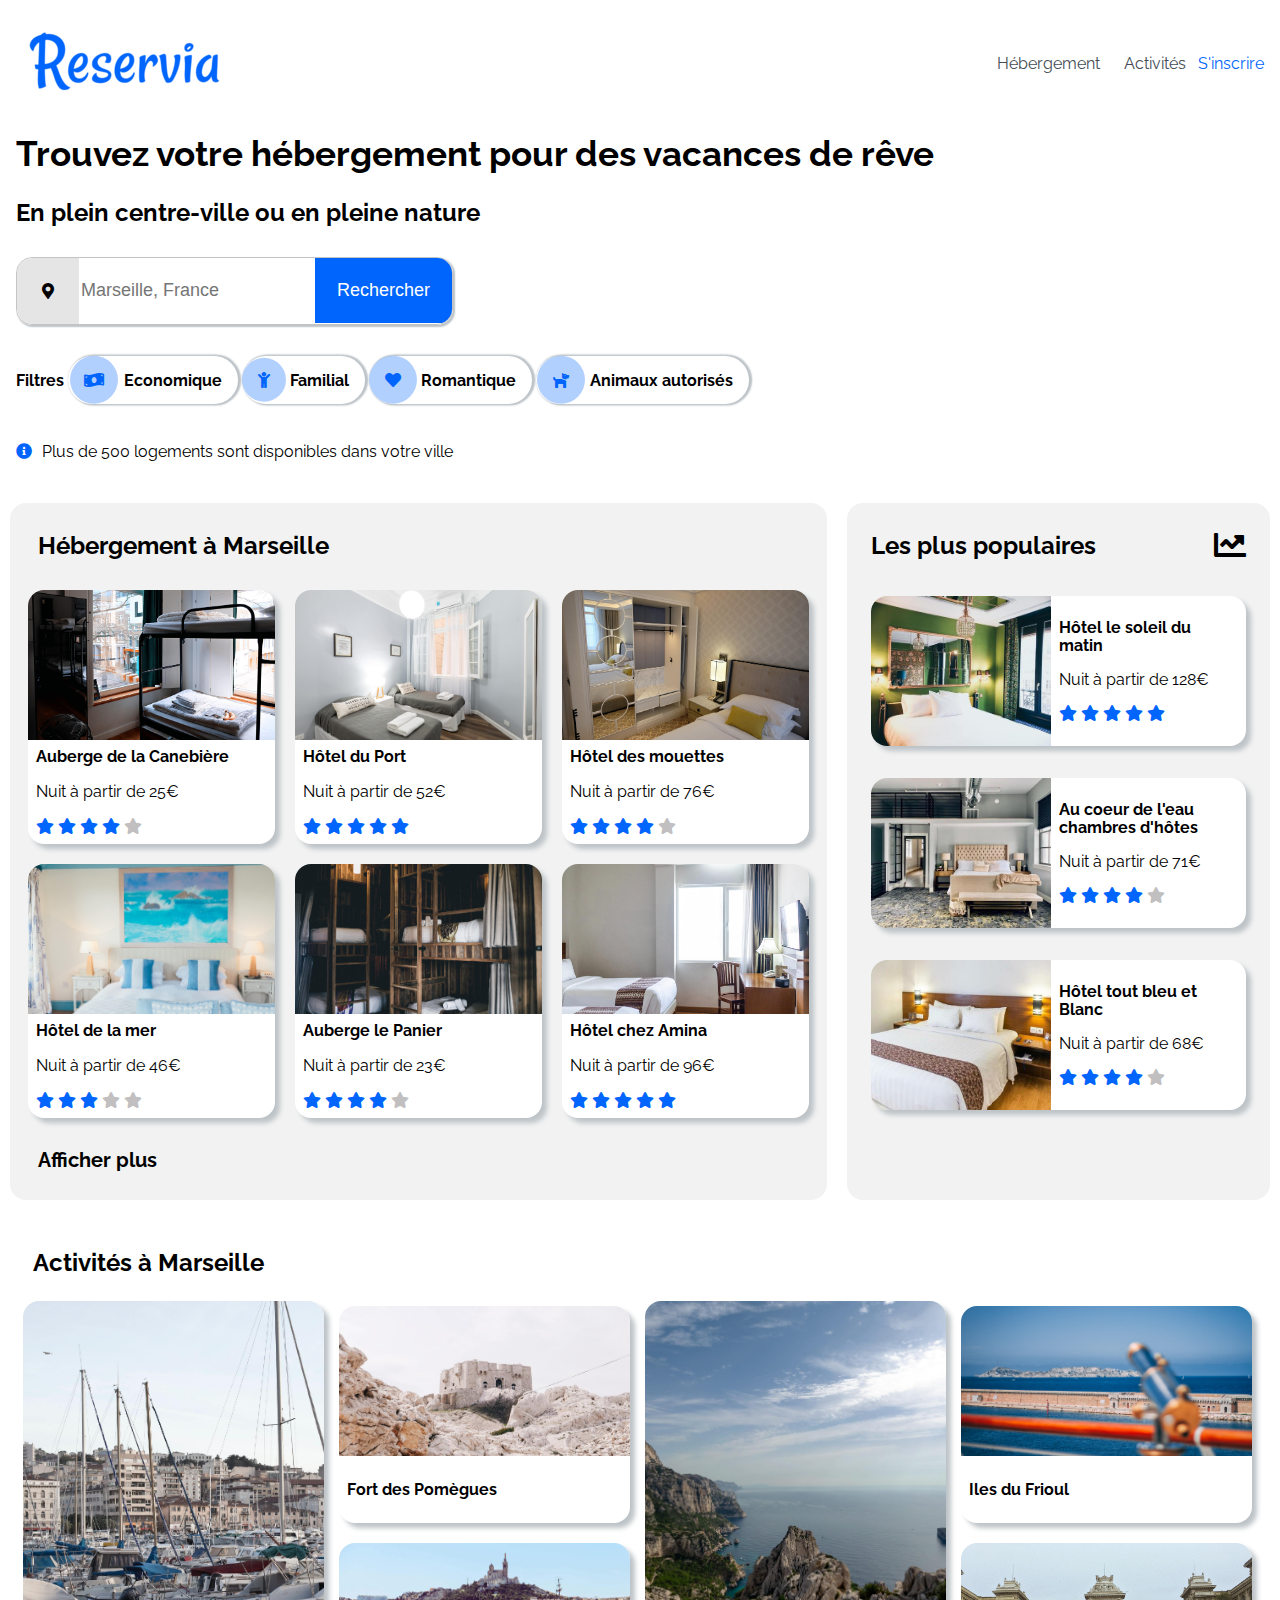
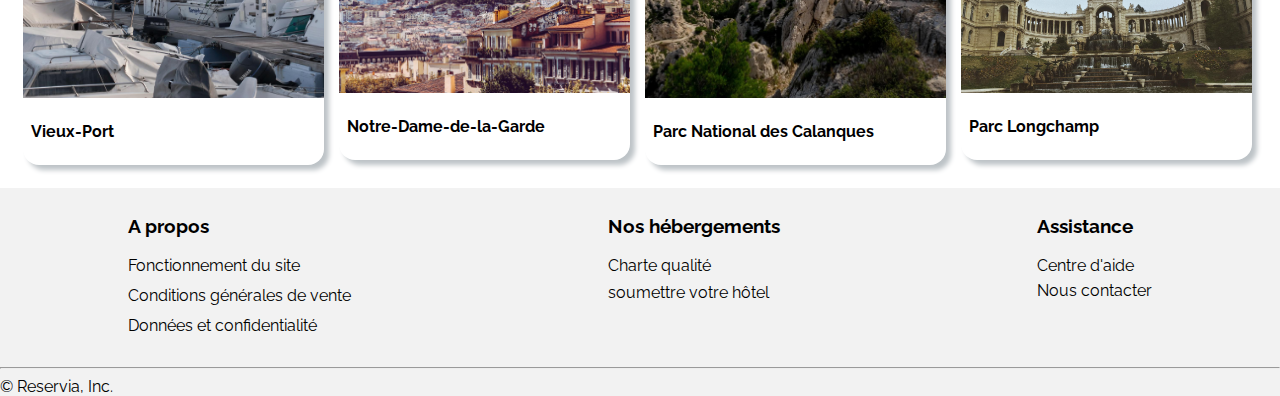
==== commit b77dedf6: "Révision des radius" ====
--- a/index.html
+++ b/index.html
@@ -4,7 +4,10 @@
 <html lang="fr">
 <head>
     <link rel = "stylesheet" href="css/fontawesome/css/all.min.css" >
-	<link href='https://fonts.googleapis.com/css?family=Raleway' rel='stylesheet'>
+    <link href='https://fonts.googleapis.com/css?family=Raleway' rel='stylesheet'>
+    <link rel="preconnect" href="https://fonts.gstatic.com">
+    <link rel="preconnect" href="https://fonts.gstatic.com">
+    <link href="https://fonts.googleapis.com/css2?family=Raleway:wght@700&display=swap" rel="stylesheet">  
     <link rel="stylesheet" href="css/style.css" />
     <meta charset="UTF-8">
     <meta name="viewport" content="width=device-width, initial-scale=1.0">
@@ -44,12 +47,12 @@
                 </div>
         
                 <input type="text" class="text" placeholder="Marseille, France">
-                <span class="button-web"> 
+                <div class="button-web"> 
                     <button><a href="">Rechercher</a></button>
-                </span>
-                <span class="button_mobile"> <a href="">
+                </div>
+                <div class="button_mobile"> <a href="">
                     <i class="fas fa-search"></i></a>
-                </span>
+                </div>
             </div>
         </section>       
           
@@ -83,11 +86,11 @@
                         </span>
                         <p>Nuit à partir de 25€</p>               
                         <div class="stars">
-                            <i class="far fa-star"></i>
-                            <i class="far fa-star"></i>
-                            <i class="far fa-star"></i>
-                            <i class="far fa-star"></i>
-                            <i class="far fa-star"></i>
+                            <i class="fas fa-star"></i>
+                            <i class="fas fa-star"></i>
+                            <i class="fas fa-star"></i>
+                            <i class="fas fa-star"></i>
+                            <i class="fas fa-star icon -a"></i>
                         </div>
                     </div>
                 </div>
@@ -102,11 +105,11 @@
                     </span>
                     <p>Nuit à partir de 52€</p>
                     <div class="stars">
-                        <i class="far fa-star"></i>
-                        <i class="far fa-star"></i>
-                        <i class="far fa-star"></i>
-                        <i class="far fa-star"></i>
-                        <i class="far fa-star"></i>
+                        <i class="fas fa-star"></i>
+                        <i class="fas fa-star"></i>
+                        <i class="fas fa-star"></i>
+                        <i class="fas fa-star"></i>
+                        <i class="fas fa-star"></i>
                     </div>
                 </div>
             </div>
@@ -121,11 +124,11 @@
                 </span>
                 <p>Nuit à partir de 76€</p>
                 <div class="stars">
-                        <i class="far fa-star"></i>
-                        <i class="far fa-star"></i>
-                        <i class="far fa-star"></i>
-                        <i class="far fa-star"></i>
-                        <i class="far fa-star"></i>
+                        <i class="fas fa-star"></i>
+                        <i class="fas fa-star"></i>
+                        <i class="fas fa-star"></i>
+                        <i class="fas fa-star"></i>
+                        <i class="fas fa-star icon -a"></i>
                 </div>
        
             </div>
@@ -141,11 +144,11 @@
             </span>
             <p>Nuit à partir de 46€</p>
                 <div class="stars">
-                    <i class="far fa-star"></i>
-                    <i class="far fa-star"></i>
-                    <i class="far fa-star"></i>
-                    <i class="far fa-star"></i>
-                    <i class="far fa-star"></i>
+                    <i class="fas fa-star"></i>
+                    <i class="fas fa-star"></i>
+                    <i class="fas fa-star"></i>
+                    <i class="fas fa-star icon -a"></i>
+                    <i class="fas fa-star icon -a"></i>
                 </div>
          </div>
      </div>
@@ -160,11 +163,11 @@
             </span>
             <p>Nuit à partir de 23€</p>
             <div class="stars">
-                <i class="far fa-star"></i>
-                <i class="far fa-star"></i>
-                <i class="far fa-star"></i>
-                <i class="far fa-star"></i>
-                <i class="far fa-star"></i>
+                <i class="fas fa-star"></i>
+                <i class="fas fa-star"></i>
+                <i class="fas fa-star"></i>
+                <i class="fas fa-star"></i>
+                <i class="fas fa-star icon -a"></i>
             </div>
         </div>
      </div>
@@ -179,11 +182,11 @@
             </span>
             <p>Nuit à partir de 96€</p>
                 <div class="stars">
-                    <i class="far fa-star"></i>
-                    <i class="far fa-star"></i>
-                    <i class="far fa-star"></i>
-                    <i class="far fa-star"></i>
-                    <i class="far fa-star"></i>
+                    <i class="fas fa-star"></i>
+                    <i class="fas fa-star"></i>
+                    <i class="fas fa-star"></i>
+                    <i class="fas fa-star"></i>
+                    <i class="fas fa-star"></i>
                 </div>
              </div>
         </div>              
@@ -208,11 +211,11 @@
                     </span>
                     <p>Nuit à partir de 128€</p>
                         <div class="stars">
-                            <i class="far fa-star"></i>
-                            <i class="far fa-star"></i>
-                            <i class="far fa-star"></i>
-                            <i class="far fa-star"></i>
-                            <i class="far fa-star"></i>
+                            <i class="fas fa-star"></i>
+                            <i class="fas fa-star"></i>
+                            <i class="fas fa-star"></i>
+                            <i class="fas fa-star"></i>
+                            <i class="fas fa-star"></i>
                         </div>
                  </div>
             </div>
@@ -227,11 +230,11 @@
                     </span>
                     <p>Nuit à partir de 71€</p>
                         <div class="stars">
-                            <i class="far fa-star"></i>
-                            <i class="far fa-star"></i>
-                            <i class="far fa-star"></i>
-                            <i class="far fa-star"></i>
-                            <i class="far fa-star"></i>
+                            <i class="fas fa-star"></i>
+                            <i class="fas fa-star"></i>
+                            <i class="fas fa-star"></i>
+                            <i class="fas fa-star"></i>
+                            <i class="fas fa-star icon -a"></i>
                         </div>
                     </div>
                 </div>
@@ -247,10 +250,10 @@
                     <p>Nuit à partir de 68€</p>
                         <div class="stars">
                             <i class="fas fa-star"></i>
-                            <i class="far fa-star"></i>
-                            <i class="far fa-star"></i>
-                            <i class="far fa-star"></i>
-                            <i class="far fa-star"></i>
+                            <i class="fas fa-star"></i>
+                            <i class="fas fa-star"></i>
+                            <i class="fas fa-star"></i>
+                            <i class="fas fa-star icon -a"></i>
                         </div>
                 </div>
              </div>
@@ -326,8 +329,7 @@
              </div>
          </div>
     </div>
-</section>	
-</body>
+</section>
 
 <footer>
 	<div class="footer-content">
@@ -359,4 +361,5 @@
 		<div class="copyright">	&copy; Reservia, Inc.</div>
     </div>
 </footer>
+</body>
 </html>--- a/css/style.css
+++ b/css/style.css
@@ -64,17 +64,26 @@
 	display: flex;
 }
 
+.inner{
+  margin-top:20px;
+  margin-bottom:20px;
+}
 .inner_titre{
   display: inline-block;
 }
 
+.inner_titre p{
+  font-weight: bold;
+}
+
 .inner_text{
-  border: solid 1px;
+  
   border-radius: 999px;
   display: inline-block;
-  padding-right: 1em;
-  box-shadow: 0.1em 0.1em 0.1em rgba(189, 195, 199, 1);
+  padding-right:1rem ;
+  box-shadow:  0.1em 0 0.1em 0.1em  rgba(189, 195, 199, 1);
   transition: all 1s ease-out;
+  font-weight: bold;
 }
 
 .inner_text:hover{
@@ -84,10 +93,12 @@
 }
 
 .inner .inner_text .fas {
-  padding: 15px;
-  border-radius: 50%;
+  font-size: 1rem;
+  padding: 1rem;
+  clip-path: circle();
   background-color: rgba(0, 101, 252, 0.3);
-  color: rgba(0, 101, 252 )
+  color: rgba(0, 101, 252 );
+  
 }
     
 .search .location .fa-map-marker-alt{
@@ -103,7 +114,7 @@
   display: inline-flex;
   margin-top: 10px;
   margin-bottom: 10px;
-  border-radius: 1em;
+  border-radius: 1rem;
 }
 .search input{
   border: none;
@@ -150,6 +161,10 @@
   list-style: none;
 }
 
+i.fas.fa-info-circle{
+  color: rgba(0, 101, 252 );
+  margin-right:10px;
+}
 footer{
   background-color: #F2F2F2;
 }
@@ -159,15 +174,19 @@
   justify-content: space-around;
 }
 
-.stars{
+i.fas.fa-star{
   color: rgba(0, 101, 252 );
+}
+
+i.fas.fa-star.icon.-a{
+  color: #837f7f85;
 }
 
 #hebergement{
   background-color: #F2F2F2;
   padding: .5em;
   width: 65%;
-  border-radius: 5%;
+  border-radius: 1rem;
   margin: 10px;
 }
 
@@ -185,7 +204,7 @@
   background-color: #F2F2F2;
   padding: .5em;
   width: 33%;
-  border-radius: 5%;
+  border-radius: 1rem;
   margin: 10px;
 }
   
@@ -193,6 +212,10 @@
   padding: .5em;
 }
 
+.activités h2{
+  margin-left:15px;
+}
+
 #activites{
   margin: 10px;
 }
@@ -202,7 +225,7 @@
 }
 
 .listings_item{
-  border-radius: 10% 10% 0% 0%;
+  border-radius: 1rem 1rem 0% 0%;
   position: relative;
   overflow: hidden;
   width: 100%;
@@ -214,7 +237,7 @@
   position:relative;
   overflow: hidden;
   width: 100%;
-  border-radius: 10% 0% 0% 10%; 
+  border-radius: 1rem 0% 0% 1rem; 
   min-height:150px;
   }
 
@@ -249,7 +272,7 @@
   display:flex;
   flex-direction: column;
   padding: 0.5em;
-  border-radius: 10%;
+  border-radius: 1rem;
 }
 
 .listings_content_act p{
@@ -264,7 +287,7 @@
   height: auto;
   flex-direction: column;
   padding: 0.5em;
-  border-radius: 10%;
+  border-radius: 1rem;
 }
 
 .listings_content_pop p{
@@ -279,6 +302,8 @@
   
 .mosaique2{
   display: grid;
+  padding-left: 1rem;
+  padding-right: 1rem;
 }
 
 .mosaique3{
@@ -290,12 +315,17 @@
   display: flex;
   align-items: center;
   justify-content: space-between;
-  margin-left: 5px;
+  margin-left: 1rem;
+  margin-right: 1rem;
+}
+
+i.fas.fa-chart-line{
+font-size:2rem;
 }
 
 .main_content_pop {
   width: 100%;
-  border-radius: 10%;
+  border-radius: 1rem;
   display: flex;
   background-color: white;
   margin: 1em auto 1em;
@@ -303,14 +333,14 @@
 }
 
 .main_content_hebergement{
-  border-radius: 10%;
+  border-radius: 1rem;
   background-color: white;
   margin: 10px ;
   box-shadow: 5px 5px 5px rgba(189, 195, 199, 1);
 }
 
 .main_content_hebergement1{
-  border-radius: 10%;
+  border-radius: 1rem;
   display: flex;
   flex-direction: column;
   background-color: white;
@@ -328,12 +358,12 @@
   width: 100%;
   height:90%;
   font-size:22px;
-  border-radius: 10% 10% 0% 0%;
+  border-radius: 1rem 1rem 0% 0%;
   position:relative;
 }
 
 .main_content_hebergement2{
-  border-radius: 10%;
+  border-radius: 1rem;
   display: flex;
   flex-direction: column;
   background-color: white;
@@ -352,7 +382,7 @@
   height:100%;
   position: relative;
   font-size:22px;
-  border-radius: 10% 10% 0% 0%;
+  border-radius: 1rem 1rem 0% 0%;
 }
 
   /* responsive*/
@@ -445,6 +475,7 @@
 .actli{
   width: 50%;
 }
+
 .inscription{
   grid-column-start:2;
   grid-column-end:3;
@@ -454,7 +485,18 @@
   justify-content: flex-end;
   font-weight: bold;
   padding-right: 1em;
-}
+  
+}
+
+.inscription a:hover{
+  color: #0065fc;
+  transition: all 0.4s ease-out;
+  border-top: 3px #0065fc solid;
+ }
+
+ .inscription:hover{
+  border-top:none;
+ }
 
 .logo{
   padding-left: 1em;
@@ -521,6 +563,7 @@
 .mosaique2 {
   display: flex;
   flex-flow : row wrap;
+  padding: 0;
 }
     
 .corps {
@@ -547,7 +590,6 @@
 }
 
 .tendance {
-  width: 100%;
   display: flex;
   align-items: center;
   justify-content: space-between;
@@ -561,7 +603,7 @@
 }
 
 .listings_image{
-  border-radius: 1em 1em 0% 0%;
+  border-radius: 1rem 1rem 0% 0%;
 }
     
 .listings_image_heb{
@@ -570,7 +612,7 @@
   width: 100%;
   max-width: 100%;
   position: absolute;
-  border-radius: 1em 1em 0% 0%;
+  border-radius: 1rem 1rem 0% 0%;
 }
     
 .listings_item1{
@@ -578,7 +620,7 @@
   overflow: hidden;
   width: 100%;
   height: 200px;
-  border-radius: 1em 1em 0% 0%;
+  border-radius: 1rem 1rem 0% 0%;
 }
 
 .listings_item2{
@@ -586,32 +628,32 @@
   overflow: hidden;
   width: 100%;
   height: 200px;
-  border-radius: 1em 1em 0% 0%;
+  border-radius: 1rem 1rem 0% 0%;
 }
 
 .main_content_hebergement{
-  border-radius: 1em;
+  border-radius: 1rem;
   background-color: white;
   box-shadow: 5px 5px 5px rgba(189, 195, 199, 1);
   width: 100%;
 }
 
 .main_content_hebergement1{
-  border-radius: 1em;
+  border-radius: 1rem;
   background-color: white;
   box-shadow: 5px 5px 5px rgba(189, 195, 199, 1);
   width: 100%;
 }
 
 .main_content_hebergement2{
-  border-radius: 1em;
+  border-radius: 1rem;
   background-color: white;
   box-shadow: 5px 5px 5px rgba(189, 195, 199, 1);
   width: 100%;
 }
   
 .main_content_pop {
-  border-radius: 1em;
+  border-radius: 1rem;
   display: flex;
   background-color: white;
   width: 100%;
@@ -635,11 +677,11 @@
   overflow: hidden;
   width: 100%;
   height:200px;
-  border-radius: 1em 0% 0% 1em;
+  border-radius: 1rem 0% 0% 1rem;
 }
 
 .listings_image_pop{
-  border-radius: 1em 0% 0% 1em;
+  border-radius: 1rem 0% 0% 1rem;
   object-fit: cover;
   height: 100%;
   width: 100%;
@@ -648,7 +690,7 @@
 }
 
 .main_content {
-  border-radius: 1em;
+  border-radius: 1rem;
   display: flex;
   background-color: white;
   width: 100%;
@@ -662,7 +704,7 @@
   height: auto;
   flex-direction: column;
   padding: 0.5em;
-  border-radius: 1em 1em 0% 0%;
+  border-radius: 1rem 1rem 0% 0%;
 }
 
 .listings_item{
@@ -670,11 +712,11 @@
   overflow: hidden;
   width: 100%;
   height:200px;
-  border-radius: 1em 1em 0% 0%;
+  border-radius: 1rem 1rem 0% 0%;
 }
 
 .listings_image{
-  border-radius: 1em 1em 0% 0%;
+  border-radius: 1rem 1rem 0% 0%;
   object-fit: cover;
   height: 100%;
   width: 100%;
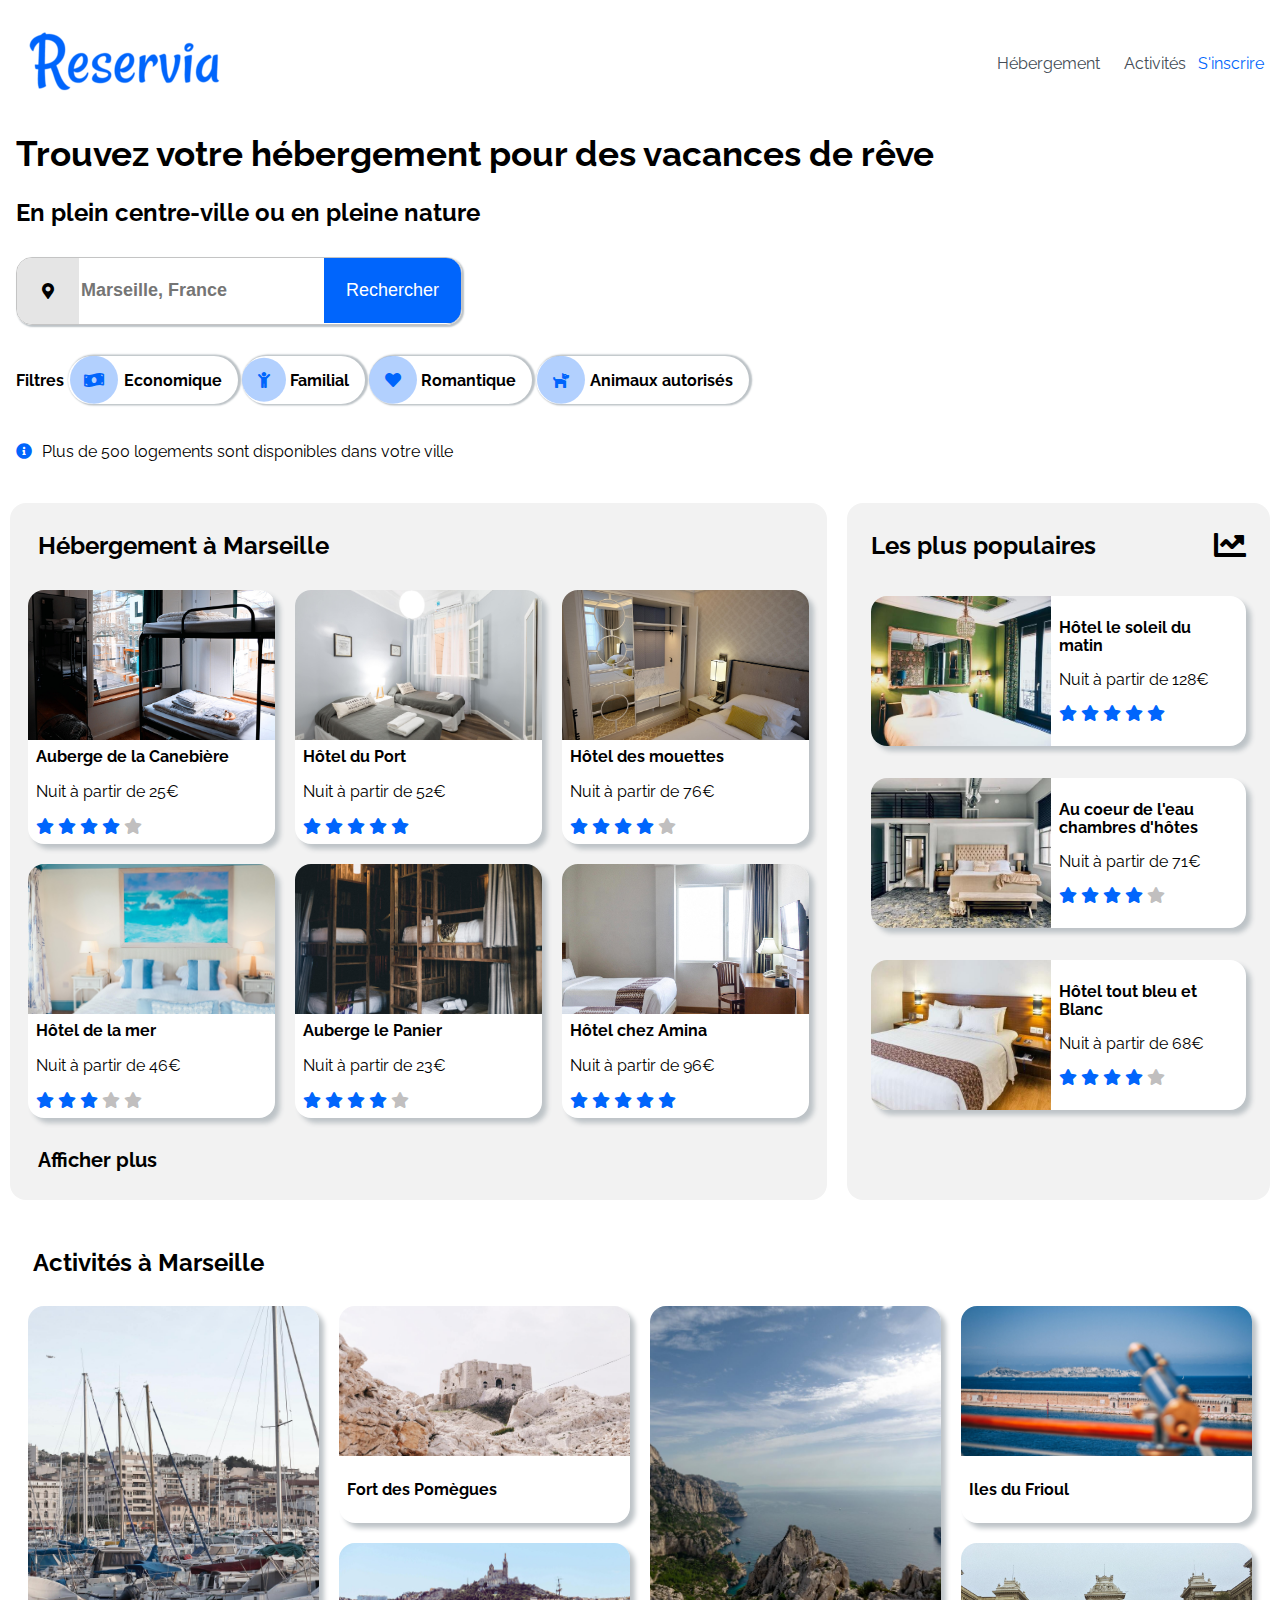
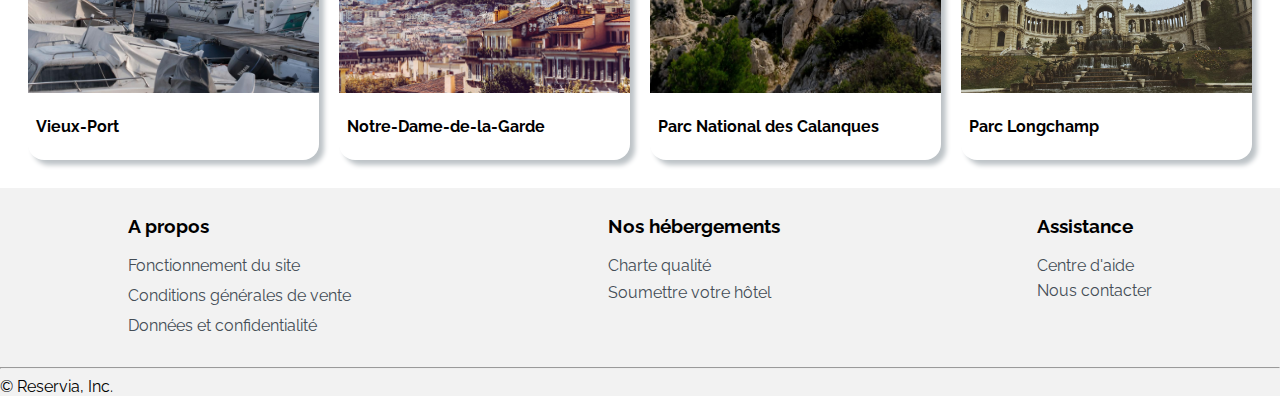
==== commit 2841d6f6: "liens dans footer" ====
--- a/index.html
+++ b/index.html
@@ -48,10 +48,10 @@
         
                 <input type="text" class="text" placeholder="Marseille, France">
                 <div class="button-web"> 
-                    <button><a href="">Rechercher</a></button>
-                </div>
-                <div class="button_mobile"> <a href="">
-                    <i class="fas fa-search"></i></a>
+                    <button>Rechercher</button>
+                </div>
+                <div class="button_mobile"> 
+                    <i class="fas fa-search"></i>
                 </div>
             </div>
         </section>       
@@ -78,7 +78,7 @@
                 <div class= "main_content_hebergement">
                     <div class= "listings_item">
                         <div >
-                         <a href="https://www.rien.fr/"><img class= "listings_image" src= "images\hebergements\4_small\A1.jpg"  alt="Hôtel Marseille la Canebière"></a>
+                         <a href="https://www.rien.fr/"><img class= "listings_image" src= "images/hebergements/4_small/A1.jpg"  alt="Hôtel Marseille la Canebière"></a>
                         </div>
                     </div>
                     <div class= "listings_content">                  
@@ -97,7 +97,7 @@
              <div class= "main_content_hebergement">
                 <div class= "listings_item">
                     <div >
-                        <a href="https://www.rien.fr/"><img class= "listings_image" src= "images\hebergements\4_small\A2.jpg" alt="Hôtel Marseille le Port"></a>
+                        <a href="https://www.rien.fr/"><img class= "listings_image" src= "images/hebergements/4_small/A2.jpg" alt="Hôtel Marseille le Port"></a>
                     </div>
                 </div>
                 <div class= "listings_content">
@@ -116,7 +116,7 @@
          <div class= "main_content_hebergement">
             <div class= "listings_item">
                 <div >
-                    <a href="https://www.rien.fr/"><img class= "listings_image" src= "images\hebergements\4_small\A3.jpg" alt="Hôtel Marseille les mouettes"></a>
+                    <a href="https://www.rien.fr/"><img class= "listings_image" src= "images/hebergements/4_small/A3.jpg" alt="Hôtel Marseille les mouettes"></a>
                 </div>
             </div>
             <div class= "listings_content">
@@ -136,7 +136,7 @@
         <div class= "main_content_hebergement">
             <div class= "listings_item">
                 <div >
-                    <a href="https://www.rien.fr/"><img class= "listings_image" src= "images\hebergements\4_small\A4.jpg" alt="Hôtel Marseille la Mer"></a>
+                    <a href="https://www.rien.fr/"><img class= "listings_image" src= "images/hebergements/4_small/A4.jpg" alt="Hôtel Marseille la Mer"></a>
                 </div>
         </div>
         <div class= "listings_content">
@@ -155,7 +155,7 @@
      <div class= "main_content_hebergement">
         <div class= "listings_item">
             <div >
-                <a href="https://www.rien.fr/"><img class= "listings_image" src= "images\hebergements\4_small\A5.jpg" alt="Hôtel Marseille Auberge le Panier"></a>
+                <a href="https://www.rien.fr/"><img class= "listings_image" src= "images/hebergements/4_small/A5.jpg" alt="Hôtel Marseille Auberge le Panier"></a>
             </div>
         </div>
         <div class= "listings_content">
@@ -174,7 +174,7 @@
      <div class= "main_content_hebergement">
         <div class= "listings_item">
             <div >
-                <a href="https://www.rien.fr/"><img class= "listings_image" src= "images\hebergements\4_small\A6.jpg" alt="Hôtel Marseille chez Amina"></a>
+                <a href="https://www.rien.fr/"><img class= "listings_image" src= "images/hebergements/4_small/A6.jpg" alt="Hôtel Marseille chez Amina"></a>
             </div>
          </div>
          <div class= "listings_content">
@@ -203,7 +203,7 @@
             <div class= "main_content_pop">
                 <div class= "listings_item_pop">
                     <div >
-                        <a href="https://www.rien.fr/"><img class= "listings_image_pop" src= "images\hebergements\4_small\B1.jpg" alt="Hôtel Marseille le soleil du matin"></a>
+                        <a href="https://www.rien.fr/"><img class= "listings_image_pop" src= "images/hebergements/4_small/B1.jpg" alt="Hôtel Marseille le soleil du matin"></a>
                     </div>
                 </div>
                 <div class= "listings_content_pop">
@@ -222,7 +222,7 @@
 		    <div class= "main_content_pop">
                <div class= "listings_item_pop">
                     <div >
-                        <a href="https://www.rien.fr/"><img class= "listings_image_pop" src= "images\hebergements\4_small\B2.jpg" alt="Hôtel Marseille au coeur de l'eau"></a>
+                        <a href="https://www.rien.fr/"><img class= "listings_image_pop" src= "images/hebergements/4_small/B2.jpg" alt="Hôtel Marseille au coeur de l'eau"></a>
                     </div>
                 </div>
                 <div class= "listings_content_pop">
@@ -241,7 +241,7 @@
                 <div class= "main_content_pop">
                     <div class= "listings_item_pop">
                         <div >
-                            <a href="https://www.rien.fr/"><img class= "listings_image_pop" src= "images\hebergements\4_small\B3.jpg" alt="Hôtel Marseille tout bleu et blanc"></a>
+                            <a href="https://www.rien.fr/"><img class= "listings_image_pop" src= "images/hebergements/4_small/B3.jpg" alt="Hôtel Marseille tout bleu et blanc"></a>
                         </div>
                     </div>
                 <div class= "listings_content_pop">
@@ -269,7 +269,7 @@
                 <div class= "main_content_hebergement1">
                     <div class= "listings_item1">
                         <div>
-                            <a href="https://www.rien.fr/"><img class= "listings_image_heb" src= "images\activites\4_small\reservia_vieuxport.jpg" alt="Vieux port Marseille"></a>
+                            <a href="https://www.rien.fr/"><img class= "listings_image_heb" src= "images/activites/4_small/reservia_vieuxport.jpg" alt="Vieux port Marseille"></a>
                         </div>
                     </div>
                         <div class= "listings_content_act">
@@ -279,7 +279,7 @@
                 <div class= "main_content_hebergement">
                     <div class= "listings_item">
                         <div>
-                            <a href="https://www.rien.fr/"><img class= "listings_image_heb" src= "images\activites\4_small\reservia_fort.jpg" alt="Fort des Pomègues Marseille"></a>
+                            <a href="https://www.rien.fr/"><img class= "listings_image_heb" src= "images/activites/4_small/reservia_fort.jpg" alt="Fort des Pomègues Marseille"></a>
                         </div>
                     </div>
                         <div class= "listings_content_act">
@@ -289,7 +289,7 @@
                 <div class= "main_content_hebergement">
                     <div class= "listings_item">
                         <div >
-                            <a href="https://www.rien.fr/"><img class= "listings_image_heb" src= "images\activites\4_small\reservia_frioul.jpg" alt="Iles du Frioul Marseile"></a>
+                            <a href="https://www.rien.fr/"><img class= "listings_image_heb" src= "images/activites/4_small/reservia_frioul.jpg" alt="Iles du Frioul Marseile"></a>
                         </div>
                     </div>
                         <div class= "listings_content_act">
@@ -299,7 +299,7 @@
                 <div class= "main_content_hebergement2">
                     <div class= "listings_item2">
                         <div >
-                            <a href="https://www.rien.fr/"><img class= "listings_image_heb" src= "images\activites\4_small\reservia_calanques.jpg" alt="Calanques Marseille"></a>
+                            <a href="https://www.rien.fr/"><img class= "listings_image_heb" src= "images/activites/4_small/reservia_calanques.jpg" alt="Calanques Marseille"></a>
                         </div>
                     </div>
                         <div class= "listings_content_act">
@@ -309,7 +309,7 @@
                 <div class= "main_content_hebergement">
                     <div class= "listings_item">
                         <div>
-                            <a href="https://www.rien.fr/"><img class= "listings_image_heb" src= "images\activites\4_small\reservia_garde.jpg" alt="Notre dame de la Garde Marseille"></a>
+                            <a href="https://www.rien.fr/"><img class= "listings_image_heb" src= "images/activites/4_small/reservia_garde.jpg" alt="Notre dame de la Garde Marseille"></a>
                         </div>
                     </div>
                         <div class= "listings_content_act">
@@ -319,7 +319,7 @@
                 <div class= "main_content_hebergement">
                     <div class= "listings_item">
                         <div >
-                            <a href="https://www.rien.fr/"><img class= "listings_image_heb" src= "images\activites\4_small\reservia_longchamps.jpg" alt="Parc Longchamp Marseille"></a>
+                            <a href="https://www.rien.fr/"><img class= "listings_image_heb" src= "images/activites/4_small/reservia_longchamps.jpg" alt="Parc Longchamp Marseille"></a>
                         </div>
                     </div>
                     <div class= "listings_content_act">
@@ -337,23 +337,23 @@
 			<div class="list">
                 <h3>A propos</h3>
                 <ul>
-                    <li>Fonctionnement du site</li>
-                    <li>Conditions générales de vente</li>
-                    <li>Données et confidentialité</li>	
+                    <li><a href=#>Fonctionnement du site</a></li>
+                    <li><a href=#>Conditions générales de vente</a></li>
+                    <li><a href=#>Données et confidentialité</a></li>	
 				</ul>
              </div>
             <div class=list>
                 <h3>Nos hébergements</h3>
                 <ul>
-					<li>Charte qualité</li>
-					<li>soumettre votre hôtel</li>
+					<li><a href=#>Charte qualité</a></li>
+					<li><a href=#>Soumettre votre hôtel</a></li>
                 </ul>
             </div>
             <div class=list>
                 <h3>Assistance</h3>
                     <ul>
-					<li>Centre d'aide</li>
-					<li>Nous contacter</li>
+					<li><a href=#>Centre d'aide</a></li>
+					<li><a href=#>Nous contacter</a></li>
 				</ul>
 			</div>
 		</div>
--- a/css/style.css
+++ b/css/style.css
@@ -119,6 +119,11 @@
 .search input{
   border: none;
   font-size: 18px;
+}
+
+input.text{
+  font-weight: bold;
+  color:black;
 }
 
 .button-web button  {
@@ -128,12 +133,13 @@
   background-color: rgba(0, 101, 252 );
   color: #ffffff;
   font-size: 18px;
-  
+  cursor: pointer;
 }
 
 .button-web button a {
   text-decoration: none;
   color: white;
+  
 }
 
 
@@ -169,6 +175,11 @@
   background-color: #F2F2F2;
 }
 
+.list ul li a{
+  text-decoration: none;
+  color: #444D56;
+}
+
 .footer-row{
   display: flex;
   justify-content: space-around;
@@ -344,7 +355,7 @@
   display: flex;
   flex-direction: column;
   background-color: white;
-  margin: 5px;
+  margin: 10px;
   box-shadow: 5px 5px 5px rgba(189, 195, 199, 1);
   grid-column-start: 1; 
   grid-column-end: 1; 
@@ -367,7 +378,7 @@
   display: flex;
   flex-direction: column;
   background-color: white;
-  margin: 5px;
+  margin: 10px;
   box-shadow: 5px 5px 5px rgba(189, 195, 199, 1);
   grid-column-start: 3; 
   grid-column-end: 3; 
@@ -522,6 +533,7 @@
   padding:20px;
   display:inline;
   background-color: rgba(0, 101, 252 );
+  cursor: pointer;
 }
 
 .button_mobile .fas{
@@ -538,10 +550,10 @@
 }
     
 .inner_text{
-  border:solid 1px;
   margin: 5px;
   border-radius: 999px;
   max-width: max-content;
+  box-shadow:  0.1em 0 0.1em 0.1em  rgba(189, 195, 199, 1);
 }
 
 .inner_titre{
@@ -743,6 +755,8 @@
   font-weight: bold;
 }
 
+
+
 .text{
   box-sizing: border-box;
   width: 60%;
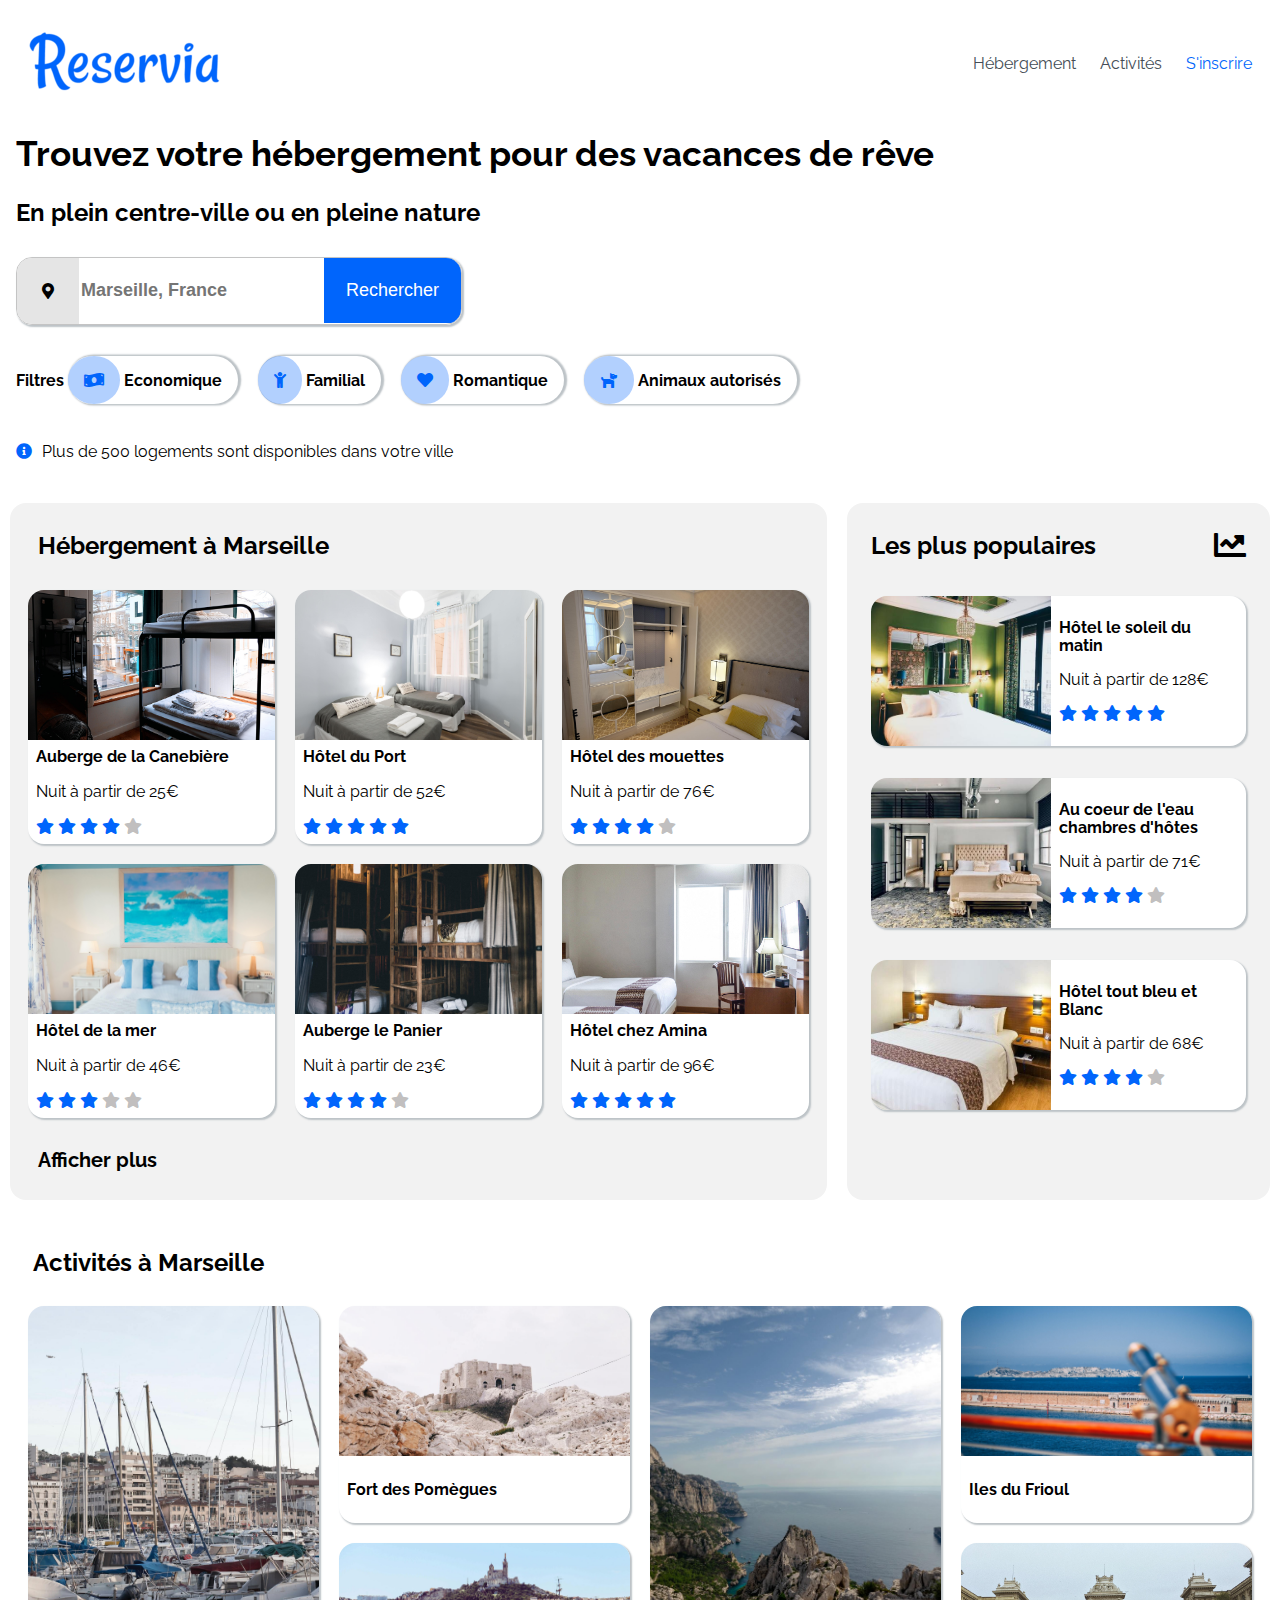
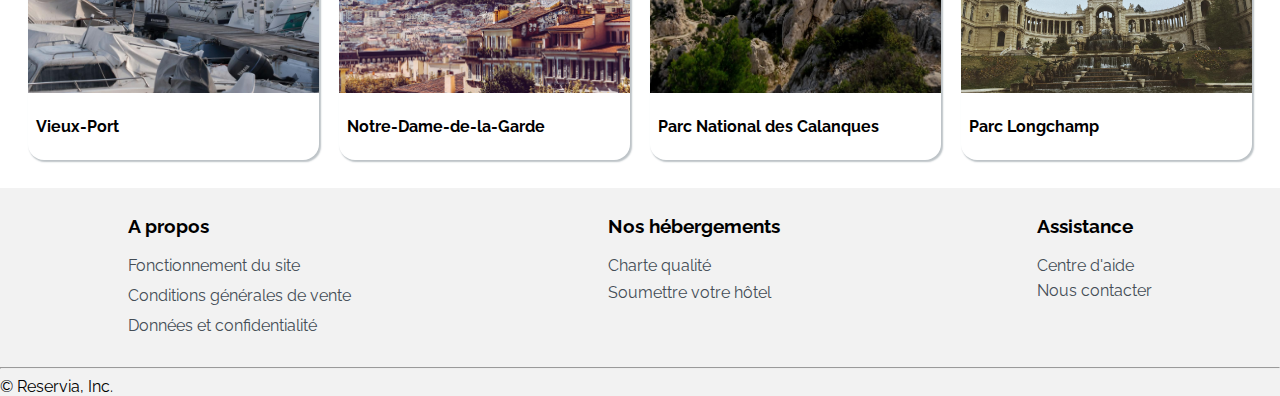
==== commit 8f38cf4e: "Modification div inscription" ====
--- a/index.html
+++ b/index.html
@@ -19,7 +19,7 @@
 <body>
     
     <header>
-        <section> 
+        <div> 
             <nav class="nav">
                 <div class="logo"><a href="">
                     <img src="images/logo/Reservia3x.png" alt="Trouvez votre hébergement pour des vacances de rêve"/></a>
@@ -29,18 +29,18 @@
                     <li class="actli"> <a href=#activites>Activités</a></li> 
                 </ul>
                 <div class="inscription">
-                     <a href=""><p>S'inscrire</p></a>
+                     <a href="">S'inscrire</a>
                 </div> 
             </nav>
 
-          </section> 
+        </div> 
         
         <section class="slogan">
             <h1>Trouvez votre hébergement pour des vacances de rêve</h1>
             <h2>En plein centre-ville ou en pleine nature</h2>
         </section> 
 
-        <section> 
+        <div> 
             
             <div class="search">
                 <div class="location"> <i class="fas fa-map-marker-alt"></i>
@@ -54,9 +54,9 @@
                     <i class="fas fa-search"></i>
                 </div>
             </div>
-        </section>       
+        </div>       
           
-        <section>
+        <div>
             <div class="inner">
                 <div class=inner_titre><p>Filtres</p></div>
                 <div class=inner_text> <i class="fas fa-money-bill-wave"></i> Economique</div>
@@ -64,7 +64,7 @@
                 <div class=inner_text> <i class="fas fa-heart"></i> Romantique</div>
                 <div class=inner_text> <i class="fas fa-dog"></i> Animaux autorisés</div>
             </div>
-        </section>        
+        </div>        
 
         <section> 
             <div class= info><i class="fas fa-info-circle"></i> <p>Plus de 500 logements sont disponibles dans votre ville</p></div>   
@@ -255,11 +255,10 @@
                             <i class="fas fa-star"></i>
                             <i class="fas fa-star icon -a"></i>
                         </div>
-                </div>
-             </div>
-        </div>
-     </div>
-	 </div>
+                    </div>
+                </div>
+            </div>
+        </div>
     </section>   
       
  <section id="activites">
@@ -328,8 +327,7 @@
                 </div>
              </div>
          </div>
-    </div>
-</section>
+    </section>
 
 <footer>
 	<div class="footer-content">
--- a/css/style.css
+++ b/css/style.css
@@ -16,7 +16,6 @@
 
 .logo{
   margin-right:auto;
-  
 }
 
 .logo a:hover{
@@ -46,19 +45,13 @@
   border-top: 3px #0065fc solid;
  }
 
-.inscription p{
+.inscription a{
 	color: #0065fc;
 }
 
-.inscription a{
-  padding:0;
-}
-
-.inscription:hover{
-  color: #0065fc;
-  transition: all 0.4s ease-out;
-  border-top: 3px #0065fc solid;
- }
+
+
+
 
 .menu{
 	display: flex;
@@ -81,9 +74,10 @@
   border-radius: 999px;
   display: inline-block;
   padding-right:1rem ;
-  box-shadow:  0.1em 0 0.1em 0.1em  rgba(189, 195, 199, 1);
+  box-shadow:  0.1rem 0 0.1rem 0.1rem  rgba(189, 195, 199, 1);
   transition: all 1s ease-out;
   font-weight: bold;
+  margin-right: 1rem;
 }
 
 .inner_text:hover{
@@ -95,7 +89,7 @@
 .inner .inner_text .fas {
   font-size: 1rem;
   padding: 1rem;
-  clip-path: circle();
+  border-radius: 49%;
   background-color: rgba(0, 101, 252, 0.3);
   color: rgba(0, 101, 252 );
   
@@ -109,13 +103,14 @@
 
 .search{
   border: 1px solid #c4c4c4;
-  box-shadow: 0.1em 0.1em 0.1em rgba(189, 195, 199, 1);
+  box-shadow: 0.1rem 0.1rem 0.1rem rgba(189, 195, 199, 1);
   overflow: hidden;
   display: inline-flex;
   margin-top: 10px;
   margin-bottom: 10px;
   border-radius: 1rem;
 }
+
 .search input{
   border: none;
   font-size: 18px;
@@ -340,14 +335,14 @@
   display: flex;
   background-color: white;
   margin: 1em auto 1em;
-  box-shadow: 5px 5px 5px rgba(189, 195, 199, 1);
+  box-shadow: 0.1rem 0.1rem 0.1rem rgba(189, 195, 199, 1);
 }
 
 .main_content_hebergement{
   border-radius: 1rem;
   background-color: white;
   margin: 10px ;
-  box-shadow: 5px 5px 5px rgba(189, 195, 199, 1);
+  box-shadow: 0.1rem 0.1rem 0.1rem rgba(189, 195, 199, 1);
 }
 
 .main_content_hebergement1{
@@ -356,7 +351,7 @@
   flex-direction: column;
   background-color: white;
   margin: 10px;
-  box-shadow: 5px 5px 5px rgba(189, 195, 199, 1);
+  box-shadow: 0.1rem 0.1rem 0.1rem rgba(189, 195, 199, 1);
   grid-column-start: 1; 
   grid-column-end: 1; 
   grid-row-start: 1; 
@@ -379,7 +374,7 @@
   flex-direction: column;
   background-color: white;
   margin: 10px;
-  box-shadow: 5px 5px 5px rgba(189, 195, 199, 1);
+  box-shadow: 0.1rem 0.1rem 0.1rem rgba(189, 195, 199, 1);
   grid-column-start: 3; 
   grid-column-end: 3; 
   grid-row-start: 1; 
@@ -419,7 +414,7 @@
 .nav a{   
   padding: 0%;
   text-decoration: none;
-  color: #444D56;
+  
   padding-bottom: 0.5em;
   font-weight: bold;
 }
@@ -436,6 +431,7 @@
 .hebli a:hover{
   color:#0065fc;
   border-top: none;
+  
 }
 
 .hebli:hover{
@@ -523,8 +519,9 @@
 }
 .search{
   width: 100%;
-  box-shadow: 0.1em 0.1em 0.1em  rgba(189, 195, 199, 1);
+  box-shadow: 0.1rem 0.1rem 0.1rem  rgba(189, 195, 199, 1);
   justify-content: space-between;
+  overflow: hidden;
   
 }
 
@@ -553,12 +550,12 @@
   margin: 5px;
   border-radius: 999px;
   max-width: max-content;
-  box-shadow:  0.1em 0 0.1em 0.1em  rgba(189, 195, 199, 1);
+  box-shadow:  0.1rem 0 0.1rem 0.1rem  rgba(189, 195, 199, 1);
 }
 
 .inner_titre{
-  padding-right:0.5em;
-  padding-left:0.5em;
+  padding-right:0.5rem;
+  padding-left:0.5rem;
 }
 
 .info{
@@ -646,21 +643,21 @@
 .main_content_hebergement{
   border-radius: 1rem;
   background-color: white;
-  box-shadow: 5px 5px 5px rgba(189, 195, 199, 1);
+  box-shadow: 0.1rem 0.1rem 0.1rem rgba(189, 195, 199, 1);
   width: 100%;
 }
 
 .main_content_hebergement1{
   border-radius: 1rem;
   background-color: white;
-  box-shadow: 5px 5px 5px rgba(189, 195, 199, 1);
+  box-shadow: 0.1rem 0.1rem 0.1rem rgba(189, 195, 199, 1);
   width: 100%;
 }
 
 .main_content_hebergement2{
   border-radius: 1rem;
   background-color: white;
-  box-shadow: 5px 5px 5px rgba(189, 195, 199, 1);
+  box-shadow: 0.1rem 0.1rem 0.1rem rgba(189, 195, 199, 1);
   width: 100%;
 }
   
@@ -669,7 +666,7 @@
   display: flex;
   background-color: white;
   width: 100%;
-  box-shadow: 5px 5px 5px rgba(189, 195, 199, 1);
+  box-shadow: 0.1rem 0.1rem 0.1rem rgba(189, 195, 199, 1);
 }
 
 .listings_content_pop{
@@ -706,7 +703,7 @@
   display: flex;
   background-color: white;
   width: 100%;
-  box-shadow: 5px 5px 5px rgba(189, 195, 199, 1);
+  box-shadow: 0.1rem 0.1rem 0.1rem rgba(189, 195, 199, 1);
 }
 
 .listings_content{
